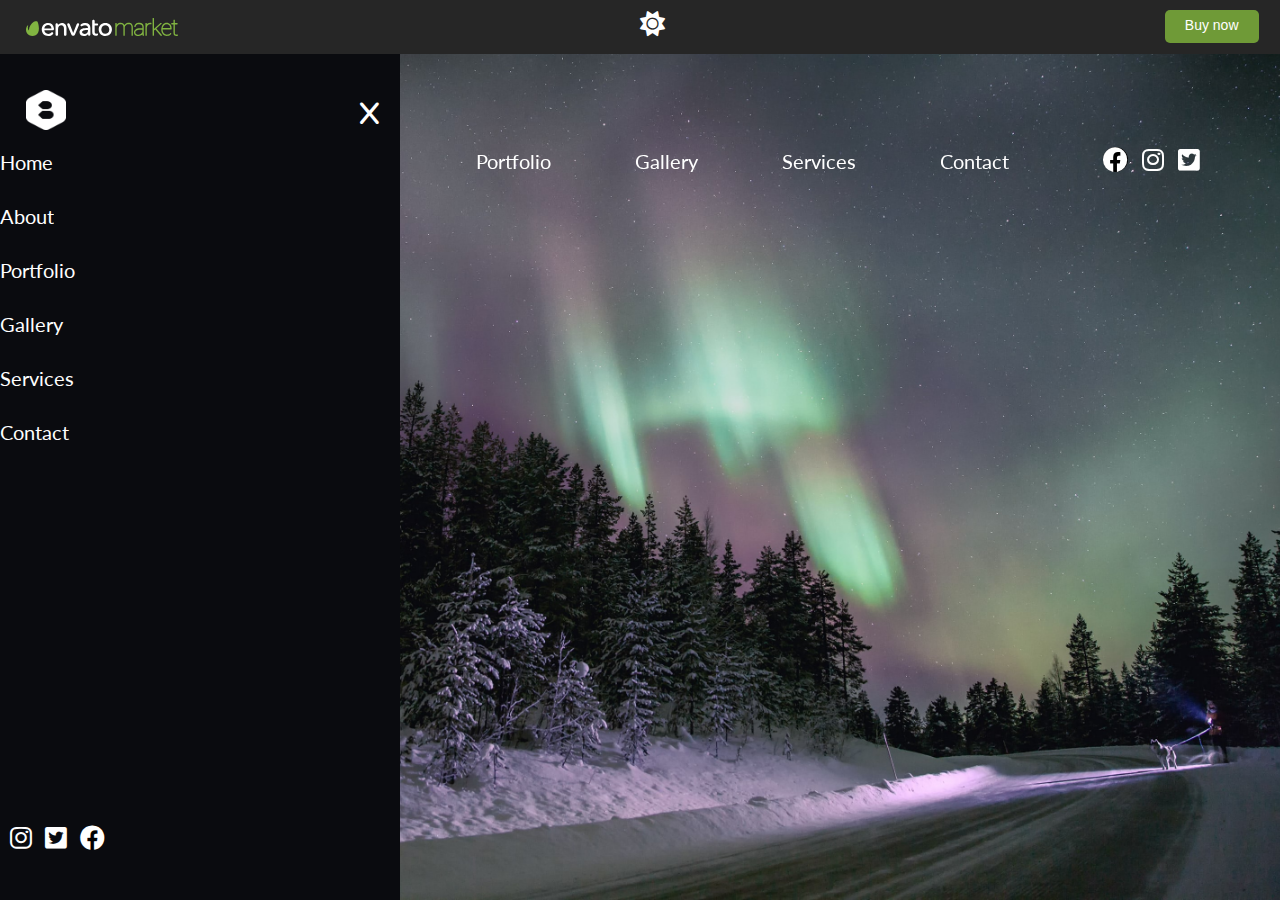
==== index.html @ c016fd4b "navigation" ====
<!doctype html>
<html lang="en">
  <head>
    <meta charset="utf-8">
    <meta name="viewport" content="width=device-width, initial-scale=1">
    <title>Locus - Photography</title>
    <link rel="stylesheet" href="css/all.css">
    <link rel="stylesheet" href="media.css">
    <link rel="stylesheet" href="style.css">
    <link href="https://cdn.jsdelivr.net/npm/bootstrap@5.2.0/dist/css/bootstrap.min.css" rel="stylesheet" integrity="sha384-gH2yIJqKdNHPEq0n4Mqa/HGKIhSkIHeL5AyhkYV8i59U5AR6csBvApHHNl/vI1Bx" crossorigin="anonymous">
  </head>
  <body>

<section>
  <header>
    <div class="parent">
      <div>
        <img src="img/download.svg" alt="">
        <i class="fa-solid fa-sun"></i>
      </div>
      <div>
        <button>Buy now</button>
      </div>
    </div>  
    <div class="parent2">
      <div>
        <img src="img/logo.png" alt="">
      </div>
      <div>
        <ul>
          <li>
            <a href="home">Home</a>
          </li>
          <li>
            <a href="">About</a>
          </li>
          <li>
            <a href="portfolio">Portfolio</a>
          </li>
          <li>
            <a href="gallery">Gallery</a>
          </li>
          <li>
            <a href="service">Services</a>
          </li>
          <li>
            <a href="contact">Contact</a>
          </li>
          <li>
            <i class="fa-brands fa-facebook"></i>
            <i class="fa-brands fa-instagram"></i>
            <i class="fa-brands fa-square-twitter"></i>
            <i class="fa-solid fa-layer-group"></i>
          </li>
        </ul>
      </div>
    </div>

    <div class="modalNavV">
        <img class="logo1" src="img/logo.png" alt="">
        <i class="fa-solid fa-x"></i>
        <div class="ulliad">
          <ul>
            <li>
              <a href="home">Home</a>
            </li>
            <li>
              <a href="#about">About</a>
            </li>
            <li>
              <a href="">Portfolio</a>
            </li>
            <li>
              <a href="">Gallery</a>
            </li>
            <li>
              <a href="">Services</a>
            </li>
            <li>
              <a href="">Contact</a>
            </li>
            <li>
              <i class="fa-brands fa-facebook"></i>
              <i class="fa-brands fa-instagram"></i>
              <i class="fa-brands fa-square-twitter"></i>
            </li>
          </ul>
        </div>
      <div  class="modalNav">
            
      </div>
     </div>

    
  </header>
</section>








    <script src="https://cdn.jsdelivr.net/npm/bootstrap@5.2.0/dist/js/bootstrap.bundle.min.js" integrity="sha384-A3rJD856KowSb7dwlZdYEkO39Gagi7vIsF0jrRAoQmDKKtQBHUuLZ9AsSv4jD4Xa" crossorigin="anonymous"></script>
    <script src="https://cdn.jsdelivr.net/npm/@popperjs/core@2.11.5/dist/umd/popper.min.js" integrity="sha384-Xe+8cL9oJa6tN/veChSP7q+mnSPaj5Bcu9mPX5F5xIGE0DVittaqT5lorf0EI7Vk" crossorigin="anonymous"></script>
    <script src="https://cdn.jsdelivr.net/npm/bootstrap@5.2.0/dist/js/bootstrap.min.js" integrity="sha384-ODmDIVzN+pFdexxHEHFBQH3/9/vQ9uori45z4JjnFsRydbmQbmL5t1tQ0culUzyK" crossorigin="anonymous"></script>
    <script src="js/jquery-3.6.1.min.js"></script>
    <script src="js/script.js"></script>
  </body>
</html>
---- media.css ----
@media only screen and (max-width: 1400px){
    .parent button{
        left: 91% !important;
    }
}
@media only screen and (max-width: 1400px){
    .parent2 li{
        margin-left: 80px !important;
    }
}
@media only screen and (max-width: 1200px){
    .parent2 li{
        margin-left: 60px !important;
    }
}
@media only screen and (max-width: 1100px){
    .parent button{
        left: 89% !important;
    }
    .parent2 a{
        font-size: 17px !important;
    }
}

@media only screen and (max-width: 990px){
    .parent button{
        left: 87% !important;
    }
    .parent2 a{
       display: none;
    }
    .fa-facebook{
        display: none;
    }
    .fa-instagram{
        display: none;
    }
    .fa-square-twitter{
        display: none;
    }
    .fa-layer-group{
        display: block !important;
    }
    .logo1{
        left: 4% !important;
    }
}

@media only screen and (max-width: 750px){
    .parent button{
        left: 84% !important;
    }
    .parent img {
        left: 4% !important;
    }
}

@media only screen and (max-width: 600px){
    .parent button{
        left: 80% !important;
    }
    .parent img{
        height: 15px !important;
    }
    .parent2 li {
        margin-left: 35px !important;
    }
    .modalNavV{
        width: 320px !important;
    }
    .logo1{
        left: 6% !important;
    }
}

@media only screen and (max-width: 500px){
    .parent button{
        left: 75% !important;
    }
    .parent img{
        left: 0% !important;
    }
}

@media only screen and (max-width: 400px){
    .parent button{
        left: 71% !important;
    }
}
@media only screen and (max-width: 450px){
   .parent2 li{
    margin-left : 20px !important;
   }
}

@media only screen and (max-width: 350px){
    .parent button{
        left: 69% !important;
        font-size: 11px !important;
        padding: 4px 20px !important;
    }
    .fa-sun{
        font-size: 20px !important;
        top: 25% !important;
    }
    .modalNavV{
        width: 280px !important;
    }
}
---- style.css ----
@import url("https://fonts.googleapis.com/css2?family=Lato&display=swap");
* {
  margin: 0;
  padding: 0;
}

body {
  background-image: url(img/bg1.jpg);
  background-repeat: no-repeat;
  background-attachment: fixed;
  background-size: cover;
  background-position: center;
  -webkit-animation: myani 10s infinite;
          animation: myani 10s infinite;
  margin: 0;
  padding: 0;
}

@-webkit-keyframes myani {
  0% {
    background-image: url(img/bg1.jpg);
  }
  25% {
    background-image: url(img/bg2.jpg);
  }
  50% {
    background-image: url(img/bg3.jpg);
  }
  100% {
    background-image: url(img/bg4.jpg);
  }
}

@keyframes myani {
  0% {
    background-image: url(img/bg1.jpg);
  }
  25% {
    background-image: url(img/bg2.jpg);
  }
  50% {
    background-image: url(img/bg3.jpg);
  }
  100% {
    background-image: url(img/bg4.jpg);
  }
}
html {
  scroll-behavior: smooth;
}

.parent {
  background-color: #262626;
  width: 100%;
  height: 54px;
  position: fixed;
  z-index: 100;
}
.parent button {
  background-color: #6f9a37;
  color: white;
  border: none;
  -webkit-box-shadow: 0 2px 0 #6f9a37;
          box-shadow: 0 2px 0 #6f9a37;
  position: relative;
  left: 93%;
  top: 10px;
  font-size: 14px;
  padding: 5px 20px;
  line-height: 1.5;
  border-radius: 5px;
  -webkit-transition: 0.5s;
  transition: 0.5s;
}
.parent button:hover {
  background-color: #7aa93c;
}
.parent img {
  display: inline-block;
  position: absolute;
  top: 18px;
  left: 2%;
  height: 18px;
  width: 152px;
}

.parent2 {
  padding-top: 130px;
  display: -webkit-box;
  display: -ms-flexbox;
  display: flex;
  -webkit-box-pack: center;
      -ms-flex-pack: center;
          justify-content: center;
  -webkit-box-align: center;
      -ms-flex-align: center;
          align-items: center;
  text-align: center;
  height: 60px;
  width: 100%;
  position: fixed;
  -webkit-transition: 0.5s;
  transition: 0.5s;
}
.parent2 img {
  width: 40px;
  height: 40px;
}
.parent2 a {
  color: white;
  text-decoration: none;
  -webkit-transition: 0.5s;
  transition: 0.5s;
  font-size: 20px;
  font-family: "Lato", sans-serif;
}
.parent2 a:hover {
  color: #34e3c9;
}
.parent2 li {
  list-style: none;
  display: inline-block;
  margin-left: 100px;
}

.fa-facebook {
  font-size: 25px;
  margin-left: 10px;
  background-color: black;
  color: rgb(255, 255, 255);
  border-radius: 50%;
  -webkit-transition: 0.3s;
  transition: 0.3s;
}

.fa-instagram {
  font-size: 25px;
  margin-left: 10px;
  background-color: transparent;
  color: rgb(255, 255, 255);
  border-radius: 50%;
  -webkit-transition: 0.3s;
  transition: 0.3s;
}

.fa-square-twitter {
  font-size: 25px;
  margin-left: 10px;
  background-color: transparent;
  color: rgb(255, 255, 255);
  border-radius: 50%;
  -webkit-transition: 0.3s;
  transition: 0.3s;
}

.fa-layer-group {
  font-size: 25px;
  margin-left: 10px;
  background-color: transparent;
  color: rgb(255, 255, 255);
  border-radius: 50%;
  -webkit-transition: 0.3s;
  transition: 0.3s;
  display: none;
}

.fa-layer-group:hover {
  color: #34e3c9;
  cursor: pointer;
}

.fa-sun {
  color: white;
  position: absolute;
  left: 50%;
  top: 20%;
  font-size: 25px;
  -webkit-transition: 0.5s;
  transition: 0.5s;
}

.fa-sun:hover {
  cursor: pointer;
  -webkit-transform: rotate(100deg);
          transform: rotate(100deg);
}

.fa-facebook:hover {
  color: #34e3c9;
}

.fa-square-twitter:hover {
  color: #34e3c9;
}

.fa-instagram:hover {
  color: #34e3c9;
}

.modalNavV {
  position: absolute;
  position: fixed;
  background-color: #0a0b0f;
  width: 400px;
  height: 1000px;
}
.modalNavV img {
  position: fixed;
  top: 10%;
  left: 2%;
  height: 40px;
  width: 40px;
}
.modalNavV .fa-x {
  position: fixed;
  position: absolute;
  top: 10%;
  font-size: 25px;
  left: 90%;
  color: white;
}
.modalNavV a {
  color: white;
  text-decoration: none;
  -webkit-transition: 0.5s;
  transition: 0.5s;
  font-size: 20px;
  font-family: "Lato", sans-serif;
}
.modalNavV a:hover {
  color: #34e3c9;
}
.modalNavV li {
  margin-top: 30px;
  list-style: none;
}
.modalNavV .ulliad {
  margin-top: 150px;
}
.modalNavV .fa-facebook {
  font-size: 25px;
  margin-left: 80px;
  bottom: 15%;
  position: absolute;
}
.modalNavV .fa-instagram {
  position: absolute;
  bottom: 15%;
}
.modalNavV .fa-square-twitter {
  position: absolute;
  bottom: 15%;
  margin-left: 45px;
}

.modalNav {
  position: fixed;
  top: 0;
  left: 0;
  z-index: 1040;
  width: 100vw;
  height: 100vh;
  background-color: rgba(10, 11, 15, 0.4941176471);
  display: none;
}
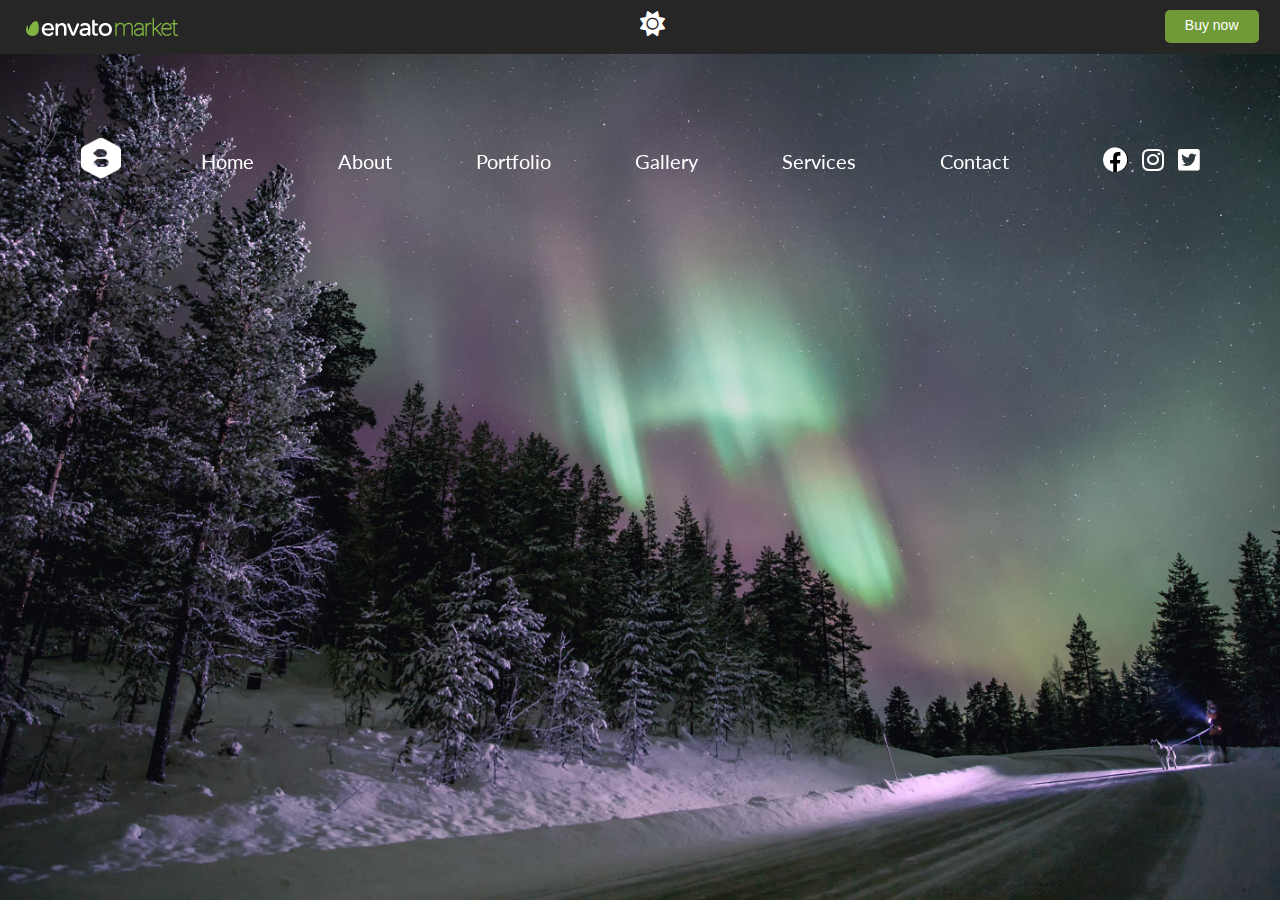
==== commit 14cca3cc: "Navigation2" ====
--- a/index.html
+++ b/index.html
@@ -50,7 +50,7 @@
             <i class="fa-brands fa-facebook"></i>
             <i class="fa-brands fa-instagram"></i>
             <i class="fa-brands fa-square-twitter"></i>
-            <i class="fa-solid fa-layer-group"></i>
+            <i class="fa-solid fa-layer-group book"></i>
           </li>
         </ul>
       </div>
@@ -80,9 +80,9 @@
               <a href="">Contact</a>
             </li>
             <li>
-              <i class="fa-brands fa-facebook"></i>
-              <i class="fa-brands fa-instagram"></i>
-              <i class="fa-brands fa-square-twitter"></i>
+              <i class="fa-brands fa-facebook fb"></i>
+              <i class="fa-brands fa-instagram inst"></i>
+              <i class="fa-brands fa-square-twitte twitr"></i>
             </li>
           </ul>
         </div>
--- a/media.css
+++ b/media.css
@@ -36,7 +36,7 @@
         display: none;
     }
     .fa-square-twitter{
-        display: none;
+        display: none; 
     }
     .fa-layer-group{
         display: block !important;
--- a/style.css
+++ b/style.css
@@ -203,6 +203,19 @@
   background-color: #0a0b0f;
   width: 400px;
   height: 1000px;
+  -webkit-animation: myani2 1s;
+          animation: myani2 1s;
+  display: none;
+}
+@-webkit-keyframes myani2 {
+  from {
+    opacity: 0;
+  }
+}
+@keyframes myani2 {
+  from {
+    opacity: 0;
+  }
 }
 .modalNavV img {
   position: fixed;
@@ -218,6 +231,7 @@
   font-size: 25px;
   left: 90%;
   color: white;
+  cursor: pointer;
 }
 .modalNavV a {
   color: white;
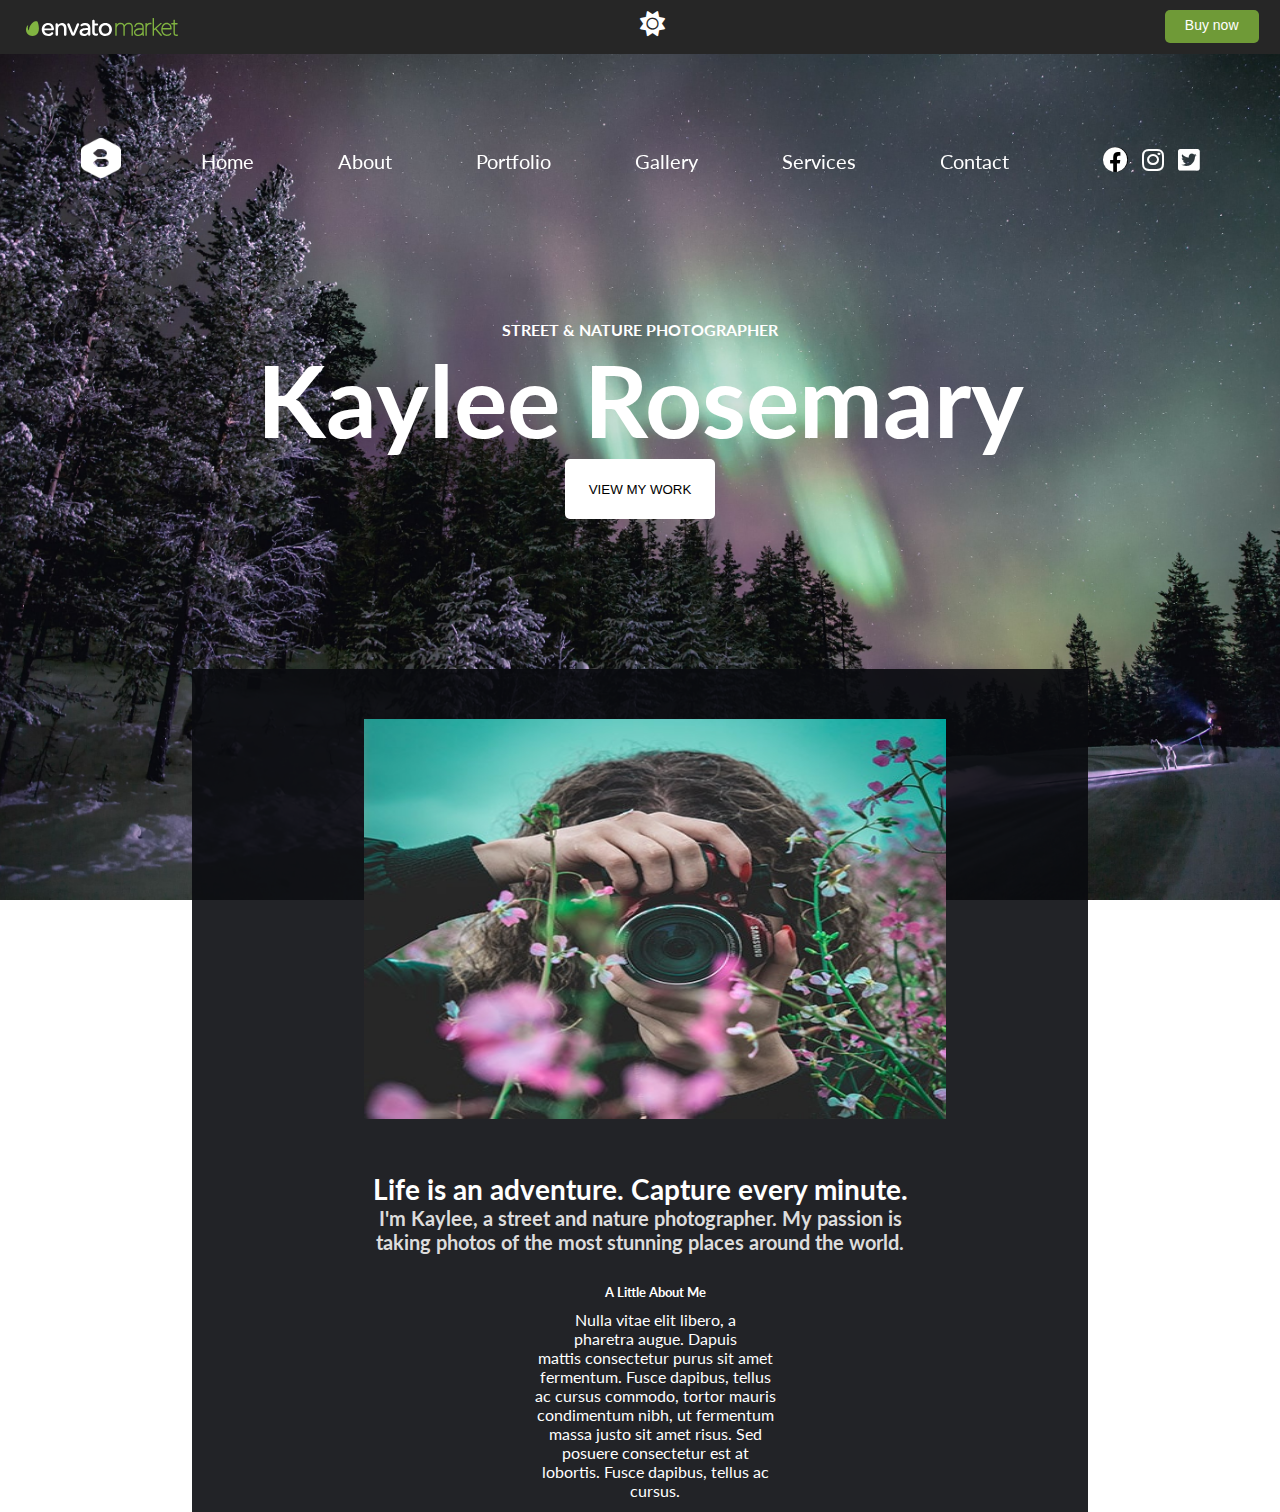
==== commit cf38b197: "About Page" ====
--- a/index.html
+++ b/index.html
@@ -86,21 +86,53 @@
             </li>
           </ul>
         </div>
-      <div  class="modalNav">
-            
+      <div  class="modalNav">   
       </div>
      </div>
 
-    
+     <div class="parentTextHome">
+      <h4>STREET & NATURE PHOTOGRAPHER</h4>
+      <h1>Kaylee Rosemary</h1>
+      <button>VIEW MY WORK</button>
+    </div>
   </header>
 </section>
 
 
 
 
+  <main>
+    <section>
+        <div class="parentAbout">
+          <div class="parentAbout2">
+           <div>
+            <img src="img/about1.jpg" alt="">
+           </div>
+        <div>
+            <h2>Life is an adventure. Capture every minute.</h2>
+            <h4 class="h4-a">I'm Kaylee, a street and nature photographer. My passion is <br> taking photos of the most stunning places around the world.</h4>
+            <h5>A Little About Me</h5>
+            <p> Nulla vitae elit libero, a <br> pharetra augue. Dapuis <br> mattis consectetur purus sit amet <br> fermentum. Fusce dapibus, tellus <br> ac cursus commodo, tortor mauris <br> condimentum nibh, ut fermentum <br> massa justo sit amet risus. Sed <br> posuere consectetur est at <br> lobortis. Fusce dapibus, tellus ac <br> cursus.</p>
+        </div>
+          </div>
+        <div class="positionAbout">
+          <h5>My Equipment</h5>
+          <ul>
+            <li>Canon Eos 5D Mark IV 24-105mm</li>
+            <li>Manfrotto Compact Tripod</li>
+            <li>DJI Ronin MX 3-Axis Gimbal Stabilizer</li>
+            <li>Wondlan Wer01 Slider Time Lapse</li>
+            <li>Canon EF100-400MM Lens</li>
+            <li>Nikon D5 24-70mm F2.8</li>
+            <li>Nikon Af-S 24Mm F/1.4G Ed Lens </li>
+            <li>Wondlan Sniper Sn 2.1 Wf Wireless Dslr</li>
+          </ul>
+        </div>
+        </div>      
+    </section> 
+  </main>
 
-
-
+  
 
     <script src="https://cdn.jsdelivr.net/npm/bootstrap@5.2.0/dist/js/bootstrap.bundle.min.js" integrity="sha384-A3rJD856KowSb7dwlZdYEkO39Gagi7vIsF0jrRAoQmDKKtQBHUuLZ9AsSv4jD4Xa" crossorigin="anonymous"></script>
     <script src="https://cdn.jsdelivr.net/npm/@popperjs/core@2.11.5/dist/umd/popper.min.js" integrity="sha384-Xe+8cL9oJa6tN/veChSP7q+mnSPaj5Bcu9mPX5F5xIGE0DVittaqT5lorf0EI7Vk" crossorigin="anonymous"></script>
--- a/media.css
+++ b/media.css
@@ -1,17 +1,79 @@
+@media only screen and (max-width: 1607px){
+    .positionAbout{
+        top: 97% !important;
+    }
+}
+@media only screen and (max-width: 1548px){
+    .positionAbout {
+        position: absolute;
+        left: 63%;
+        top: 95% !important;
+    }
+    .parentAbout2 .h4-a {
+        font-size: 20px !important;
+        color: gainsboro;
+        margin-left: 30px;
+    }
+    .parentAbout2 h2 {
+        font-size: 28px;
+    }
+}
+
+
+@media only screen and (max-width: 1500px){
+    .parentAbout2{
+        display: block !important;
+    }
+    .parentAbout2 img{
+        width: 65% !important;
+    }
+    .parentAbout2 h5{
+        text-align: center !important;
+    }
+    .parentAbout2 .h4-a {
+         margin-left: 0px !important; 
+    }
+    .parentAbout2 p {
+        text-align: center !important;
+    }
+    .positionAbout{
+        display: none !important;
+        width: 55% !important;
+    }
+    .parentAbout{
+        height: 100% !important;
+        justify-content: center !important;
+        align-items: center !important;
+        text-align: center !important;
+        padding-bottom: 12px !important;
+    }
+    .parentAbout2 h2 {
+         margin-left: 0px !important; 
+    }
+    
+    
+}
+
+
 @media only screen and (max-width: 1400px){
     .parent button{
         left: 91% !important;
     }
-}
-@media only screen and (max-width: 1400px){
+    .parentTextHome{
+        padding-top: 25% !important;
+    }
     .parent2 li{
         margin-left: 80px !important;
     }
 }
+
 @media only screen and (max-width: 1200px){
     .parent2 li{
         margin-left: 60px !important;
     }
+    .parentTextHome{
+        padding-top: 30% !important;
+    }
 }
 @media only screen and (max-width: 1100px){
     .parent button{
@@ -44,6 +106,9 @@
     .logo1{
         left: 4% !important;
     }
+    .parentTextHome{
+        padding-top: 35% !important;
+    }
 }
 
 @media only screen and (max-width: 750px){
@@ -53,8 +118,36 @@
     .parent img {
         left: 4% !important;
     }
-}
-
+    .parentTextHome h1 {
+        font-size: 85px !important;
+    }
+    .parentAbout2 .h4-a {
+        font-size: 10px ;
+    }
+    .parentAbout2 h2 {
+        font-size: 22px !important;
+    }
+    .parentAbout2 h5{
+        margin-left: 0 !important;
+    }
+    .parentAbout2 p {
+        font-size: 14px;
+        margin-left: 0 !important;
+    }
+    .parentAbout{
+        width: 100% !important;
+    }
+}
+@media only screen and (max-width: 650px){
+    .parentAbout2 img {
+        height: 285px !important;
+        width: 81% !important;
+        margin-left: 0px !important;
+    }
+    .parentAbout2 .h4-a {
+        font-size: 14px ;
+    }
+}
 @media only screen and (max-width: 600px){
     .parent button{
         left: 80% !important;
@@ -71,6 +164,12 @@
     .logo1{
         left: 6% !important;
     }
+    .parentTextHome h1 {
+        font-size: 60px !important;
+    }
+    .parentTextHome{
+        padding-top: 60% !important;
+    }
 }
 
 @media only screen and (max-width: 500px){
@@ -80,18 +179,46 @@
     .parent img{
         left: 0% !important;
     }
-}
+    .parentAbout2 img {
+        height: 300px !important;
+    }
+}
+@media only screen and (max-width: 550px){
+    .parentAbout2 h2 {
+        font-size: 18px !important;
+    }
+}
+@media only screen and (max-width: 450px){
+    .parent2 li{
+     margin-left : 20px !important;
+    }
+    .parentTextHome h1 {
+     font-size: 52px !important;
+     }
+     .parentTextHome{
+         padding-top: 90% !important;
+     }
+     .parentTextHome h4{
+         font-size: 15px !important;
+     }
+     .parentTextHome button {
+         height: 50px !important;
+         width: 133px !important;
+     }
+     .parentAbout2 img {
+        height: 270px !important;
+    }
+ }
 
 @media only screen and (max-width: 400px){
     .parent button{
         left: 71% !important;
     }
-}
-@media only screen and (max-width: 450px){
-   .parent2 li{
-    margin-left : 20px !important;
-   }
-}
+    .parentAbout2 img {
+        height: 239px !important;
+    }
+}
+
 
 @media only screen and (max-width: 350px){
     .parent button{
@@ -106,4 +233,12 @@
     .modalNavV{
         width: 280px !important;
     }
-}+    .parentTextHome{
+        padding-top: 100% !important;
+    }
+}
+
+
+
+
+
--- a/style.css
+++ b/style.css
@@ -202,7 +202,7 @@
   position: fixed;
   background-color: #0a0b0f;
   width: 400px;
-  height: 1000px;
+  height: 100%;
   -webkit-animation: myani2 1s;
           animation: myani2 1s;
   display: none;
@@ -253,7 +253,7 @@
 }
 .modalNavV .fa-facebook {
   font-size: 25px;
-  margin-left: 80px;
+  margin-left: 50px;
   bottom: 15%;
   position: absolute;
 }
@@ -276,4 +276,98 @@
   height: 100vh;
   background-color: rgba(10, 11, 15, 0.4941176471);
   display: none;
+}
+
+.parentTextHome {
+  -webkit-box-pack: center;
+      -ms-flex-pack: center;
+          justify-content: center;
+  text-align: center;
+  -webkit-box-align: center;
+      -ms-flex-align: center;
+          align-items: center;
+  color: white;
+  padding-top: 20%;
+  font-family: "Lato", sans-serif;
+  -webkit-animation: myani3 1s;
+          animation: myani3 1s;
+}
+@-webkit-keyframes myani3 {
+  from {
+    opacity: 0;
+    -webkit-transform: translateY(50px);
+            transform: translateY(50px);
+  }
+}
+@keyframes myani3 {
+  from {
+    opacity: 0;
+    -webkit-transform: translateY(50px);
+            transform: translateY(50px);
+  }
+}
+.parentTextHome h1 {
+  font-size: 100px;
+}
+.parentTextHome button {
+  background-color: white;
+  border: none;
+  border-radius: 5px;
+  height: 60px;
+  width: 150px;
+  -webkit-transition: 0.5s;
+  transition: 0.5s;
+}
+
+.parentAbout {
+  background-color: rgba(10, 11, 15, 0.9);
+  height: 500px;
+  margin: 0 auto;
+  margin-top: 150px;
+  width: 70%;
+  font-family: "Lato", sans-serif;
+  color: white;
+}
+
+.parentAbout2 {
+  display: -webkit-box;
+  display: -ms-flexbox;
+  display: flex;
+}
+.parentAbout2 img {
+  height: 400px;
+  margin-left: 30px;
+  margin-top: 50px;
+}
+.parentAbout2 h2 {
+  margin-top: 50px;
+  margin-left: 30px;
+}
+.parentAbout2 .h4-a {
+  color: gainsboro;
+  margin-left: 30px;
+}
+.parentAbout2 h5 {
+  margin-left: 30px;
+  margin-top: 30px;
+}
+.parentAbout2 p {
+  margin-left: 30px;
+  margin-top: 10px;
+}
+.parentAbout2 .h5-b {
+  margin-top: 180px;
+}
+
+.parentAbout3 {
+  display: -webkit-box;
+  display: -ms-flexbox;
+  display: flex;
+  text-align: end;
+}
+
+.positionAbout {
+  position: absolute;
+  left: 63%;
+  top: 105%;
 }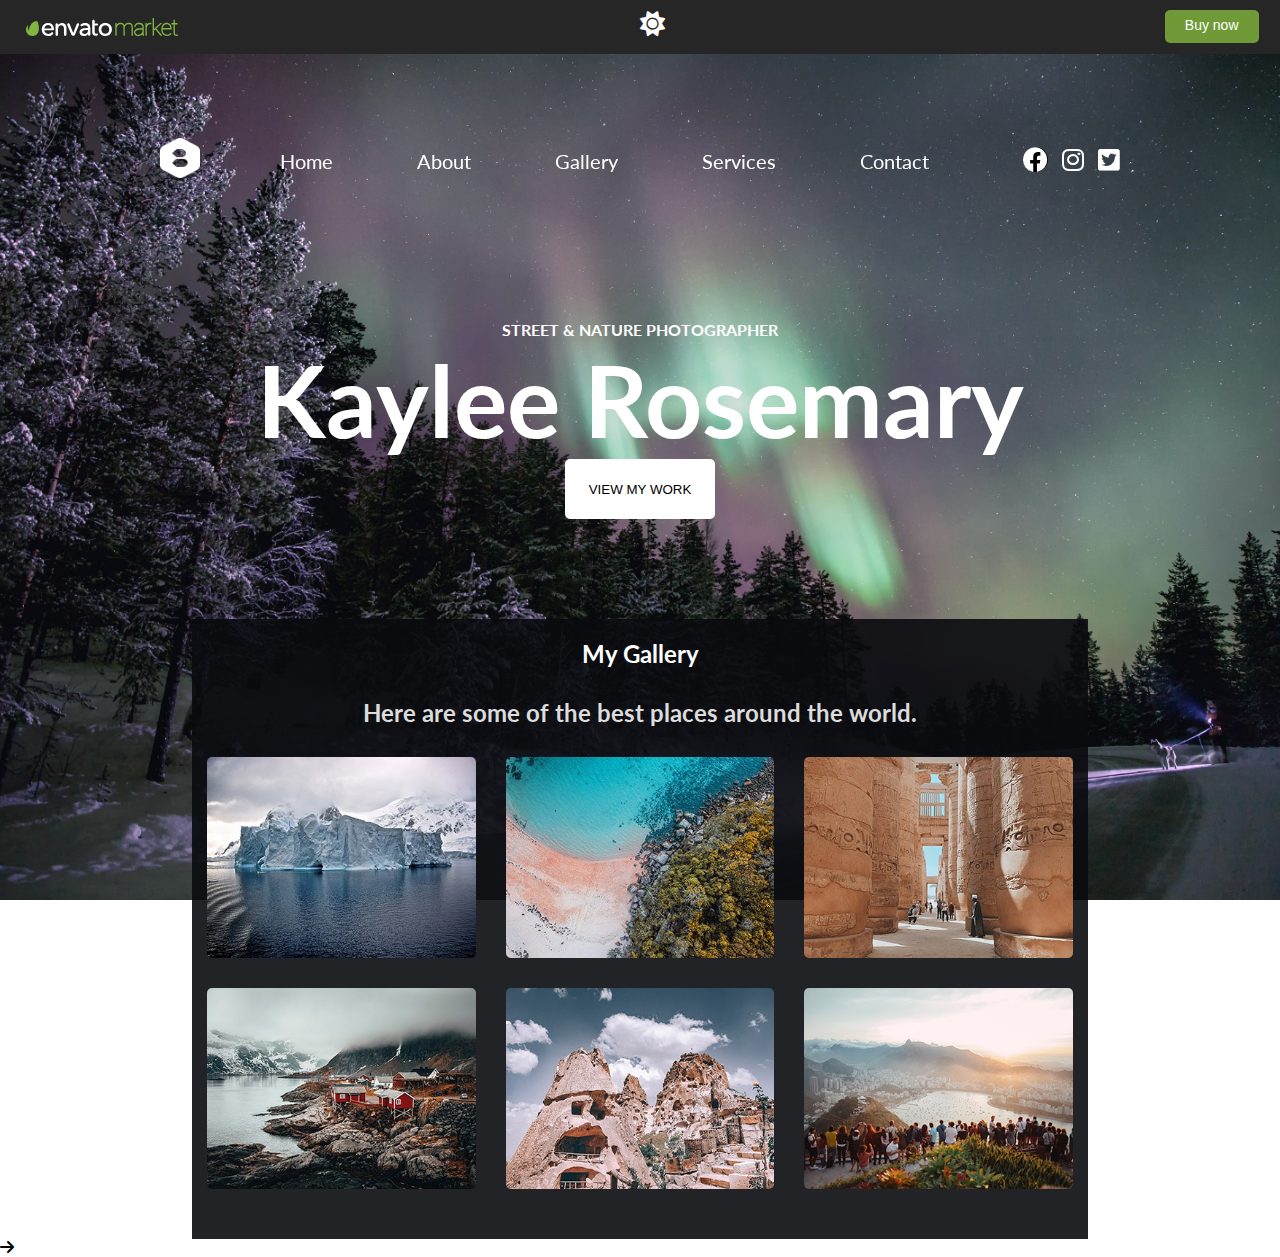
==== commit 5a1c0fe9: "Gallery" ====
--- a/index.html
+++ b/index.html
@@ -11,7 +11,9 @@
   </head>
   <body>
 
-<section>
+    <!-- Nav -->
+
+<section id="home">
   <header>
     <div class="parent">
       <div>
@@ -29,22 +31,22 @@
       <div>
         <ul>
           <li>
-            <a href="home">Home</a>
+            <a class="homeA" href="#home">Home</a>
           </li>
           <li>
-            <a href="">About</a>
+            <a  class="aboutA" href="#about">About</a>
+          </li>
+          <!-- <li>
+            <a  class="port"  href="#portf">Portfolio</a>
+          </li> -->
+          <li>
+            <a  class="galleryA" href="#gallery">Gallery</a>
           </li>
           <li>
-            <a href="portfolio">Portfolio</a>
+            <a class="serviceA"  href="service">Services</a>
           </li>
           <li>
-            <a href="gallery">Gallery</a>
-          </li>
-          <li>
-            <a href="service">Services</a>
-          </li>
-          <li>
-            <a href="contact">Contact</a>
+            <a class="contactA" href="contact">Contact</a>
           </li>
           <li>
             <i class="fa-brands fa-facebook"></i>
@@ -62,22 +64,22 @@
         <div class="ulliad">
           <ul>
             <li>
-              <a href="home">Home</a>
+              <a class="homeA" href="#home">Home</a>
             </li>
             <li>
-              <a href="#about">About</a>
+              <a class="aboutA"  href="#about">About</a>
+            </li>
+            <!-- <li>
+              <a class="port" href="#portf">Portfolio</a>
+            </li> -->
+            <li>
+              <a class="galleryA" href="#gallery">Gallery</a>
             </li>
             <li>
-              <a href="">Portfolio</a>
+              <a class="serviceA" href="">Services</a>
             </li>
             <li>
-              <a href="">Gallery</a>
-            </li>
-            <li>
-              <a href="">Services</a>
-            </li>
-            <li>
-              <a href="">Contact</a>
+              <a class="contactA" href="">Contact</a>
             </li>
             <li>
               <i class="fa-brands fa-facebook fb"></i>
@@ -99,10 +101,10 @@
 </section>
 
 
-
+  <!-- about -->
 
   <main>
-    <section>
+    <section class="aboutClass" id="about">
         <div class="parentAbout">
           <div class="parentAbout2">
            <div>
@@ -130,7 +132,42 @@
         </div>
         </div>      
     </section> 
+
+
+
+
+    <!-- Gallery -->
+
+    <section id="portf">
+      <div class="galleryBigParent">
+        <div>
+          <h2>My Gallery</h2>
+          <h2 class="h22">Here are some of the best places around the world.</h2>
+        </div>
+        <div class="galleryParent2">
+          <img  src="img/g1.jpg" alt="">
+          <img src="img/g2.jpg" alt="">
+          <img src="img/g3.jpg" alt="">
+        </div>
+        <div class="galleryParent3">
+          <img src="img/g4.jpg" alt="">
+          <img src="img/g5.jpg" alt="">
+          <img src="img/g6.jpg" alt="">
+        </div>
+      </div>
+     </section>
+
+   
+     
+     <i class="fa-solid fa-arrow-right"></i>
   </main>
+
+
+
+        
+      
+
+          
 
   
 
--- a/media.css
+++ b/media.css
@@ -109,6 +109,9 @@
     .parentTextHome{
         padding-top: 35% !important;
     }
+    .galleryBigParent .h22 {
+       font-size: 23px !important;
+    }
 }
 
 @media only screen and (max-width: 750px){
@@ -137,6 +140,11 @@
     .parentAbout{
         width: 100% !important;
     }
+    .galleryBigParent {
+        width: 100% !important;
+    }
+    
+    
 }
 @media only screen and (max-width: 650px){
     .parentAbout2 img {
@@ -208,6 +216,9 @@
      .parentAbout2 img {
         height: 270px !important;
     }
+    .galleryBigParent .h22 {
+        font-size: 17px !important;
+    }
  }
 
 @media only screen and (max-width: 400px){
--- a/style.css
+++ b/style.css
@@ -54,7 +54,7 @@
   width: 100%;
   height: 54px;
   position: fixed;
-  z-index: 100;
+  z-index: 9999;
 }
 .parent button {
   background-color: #6f9a37;
@@ -370,4 +370,121 @@
   position: absolute;
   left: 63%;
   top: 105%;
+}
+
+.aboutClass {
+  display: none;
+  -webkit-animation: myani4 1s;
+          animation: myani4 1s;
+}
+@-webkit-keyframes myani4 {
+  from {
+    opacity: 0;
+  }
+  to {
+    opacity: 1;
+  }
+}
+@keyframes myani4 {
+  from {
+    opacity: 0;
+  }
+  to {
+    opacity: 1;
+  }
+}
+
+.galleryBigParent {
+  background-color: rgba(10, 11, 15, 0.9);
+  width: 70%;
+  height: 100%;
+  padding-bottom: 50px;
+  -webkit-box-align: center;
+      -ms-flex-align: center;
+          align-items: center;
+  text-align: center;
+  -webkit-box-pack: center;
+      -ms-flex-pack: center;
+          justify-content: center;
+  margin: 0 auto;
+  font-family: "Lato", sans-serif;
+  margin-top: 100px;
+}
+.galleryBigParent h2 {
+  padding-top: 20px;
+  margin-top: 30px;
+  color: white;
+}
+.galleryBigParent .h22 {
+  margin-top: 10px;
+  color: gainsboro;
+}
+.galleryBigParent p {
+  display: inline-block;
+}
+
+.galleryParent2 {
+  color: white;
+  display: -webkit-box;
+  display: -ms-flexbox;
+  display: flex;
+  text-align: center;
+  -ms-flex-pack: distribute;
+      justify-content: space-around;
+}
+.galleryParent2 img {
+  width: 30%;
+  margin-top: 30px;
+  border-radius: 5px;
+  -webkit-transition: 0.5s;
+  transition: 0.5s;
+  cursor: pointer;
+}
+.galleryParent2 img:hover {
+  -webkit-transform: scale(0.8);
+          transform: scale(0.8);
+}
+
+.galleryParent3 {
+  text-align: start;
+  -ms-flex-pack: distribute;
+      justify-content: space-around;
+  color: white;
+  display: -webkit-box;
+  display: -ms-flexbox;
+  display: flex;
+}
+.galleryParent3 img {
+  width: 30%;
+  border-radius: 5px;
+  margin-top: 30px;
+  -webkit-transition: 0.5s;
+  transition: 0.5s;
+  cursor: pointer;
+}
+.galleryParent3 img:hover {
+  -webkit-transform: scale(0.8);
+          transform: scale(0.8);
+}
+
+.carousel-inner {
+  -webkit-box-pack: center;
+      -ms-flex-pack: center;
+          justify-content: center;
+  -webkit-box-align: center;
+      -ms-flex-align: center;
+          align-items: center;
+  text-align: center;
+  margin: 0 auto;
+}
+
+.modals {
+  position: fixed;
+  position: absolute;
+  color: red;
+  bottom: 82%;
+  left: 19%;
+}
+.modals img {
+  position: fixed;
 }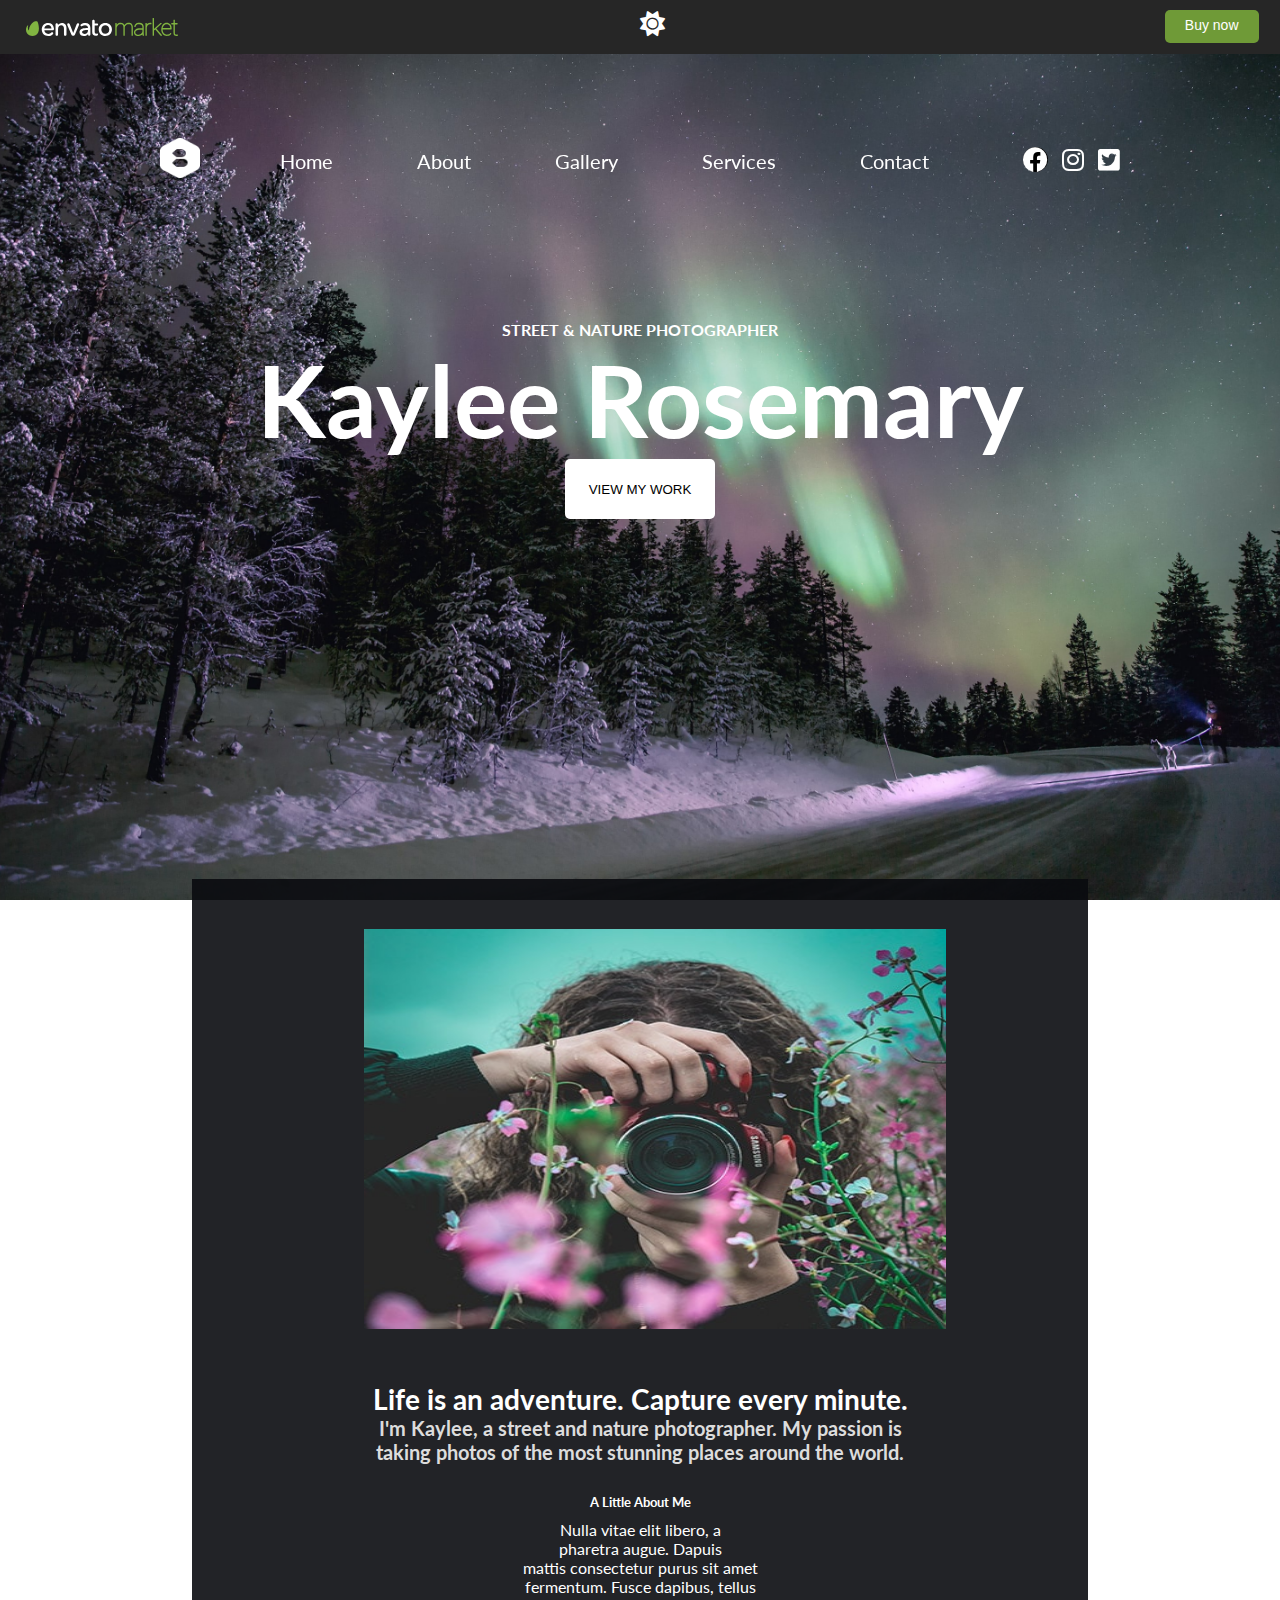
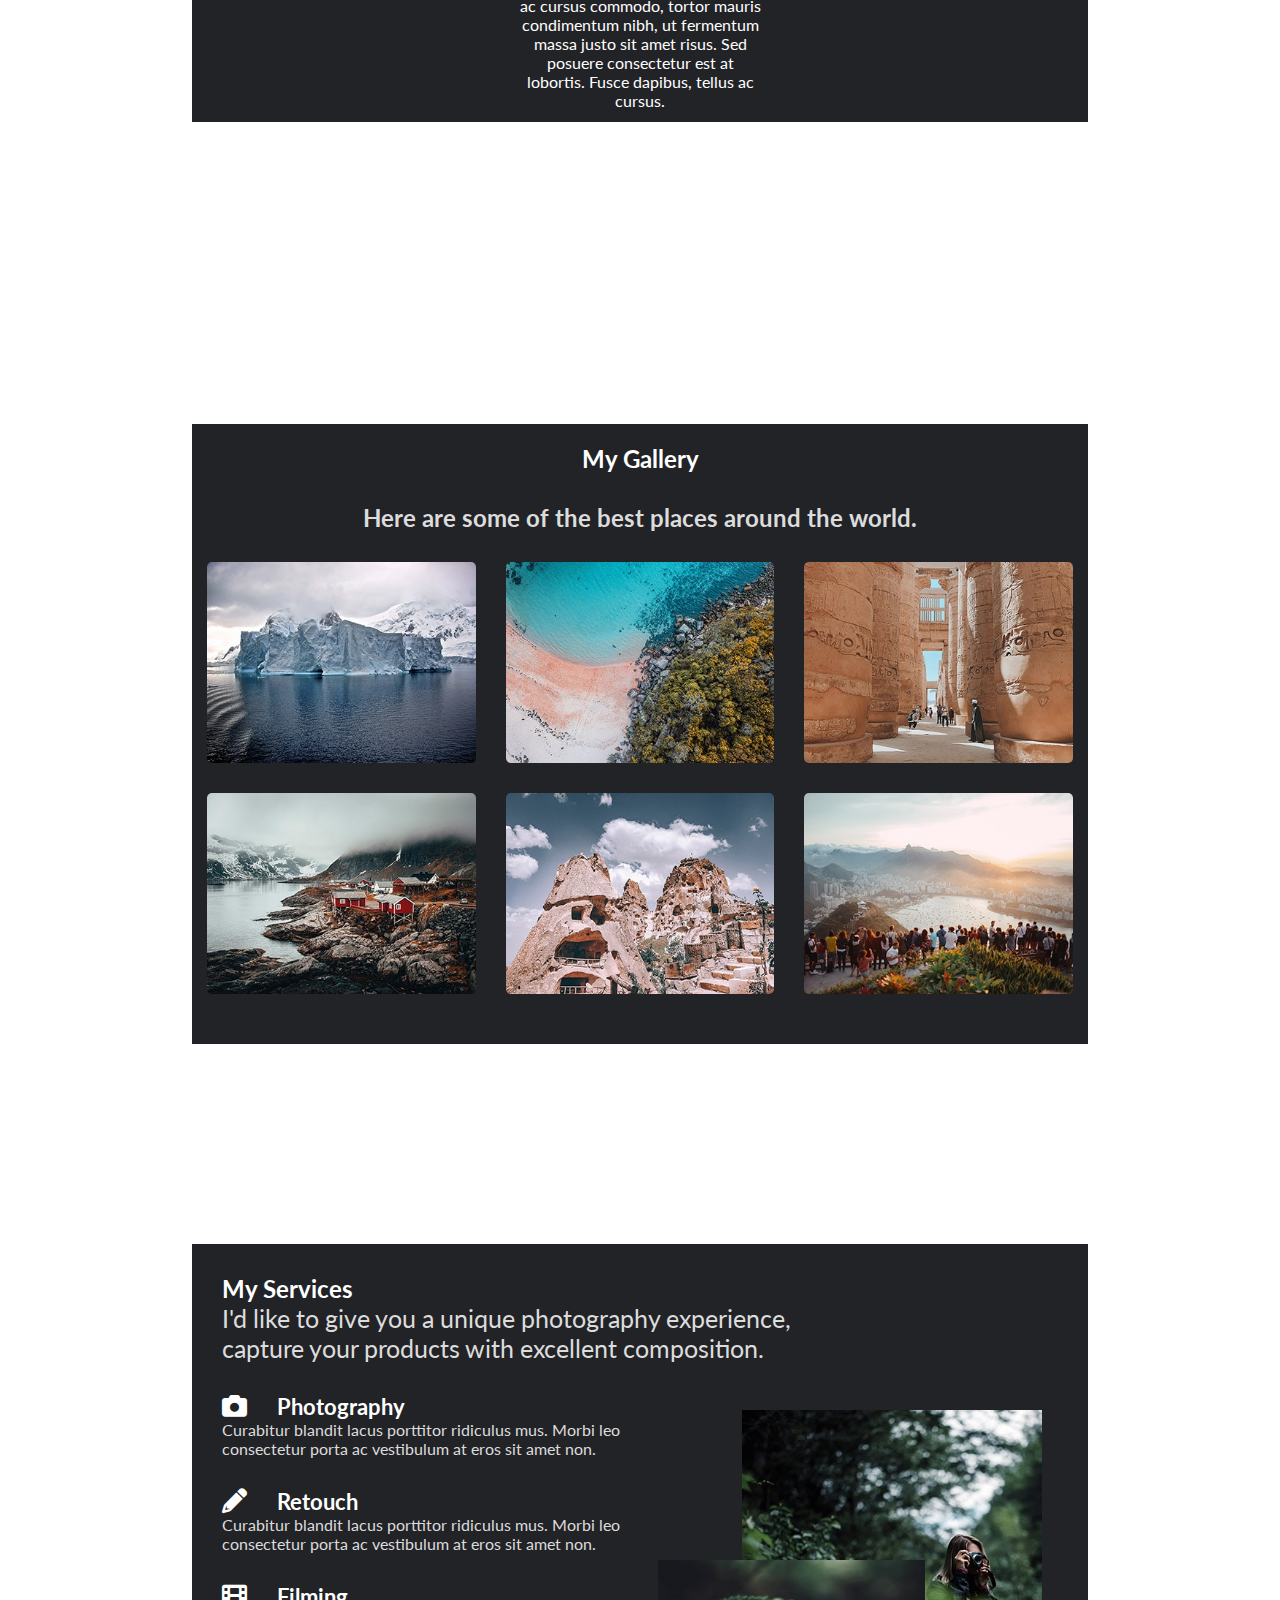
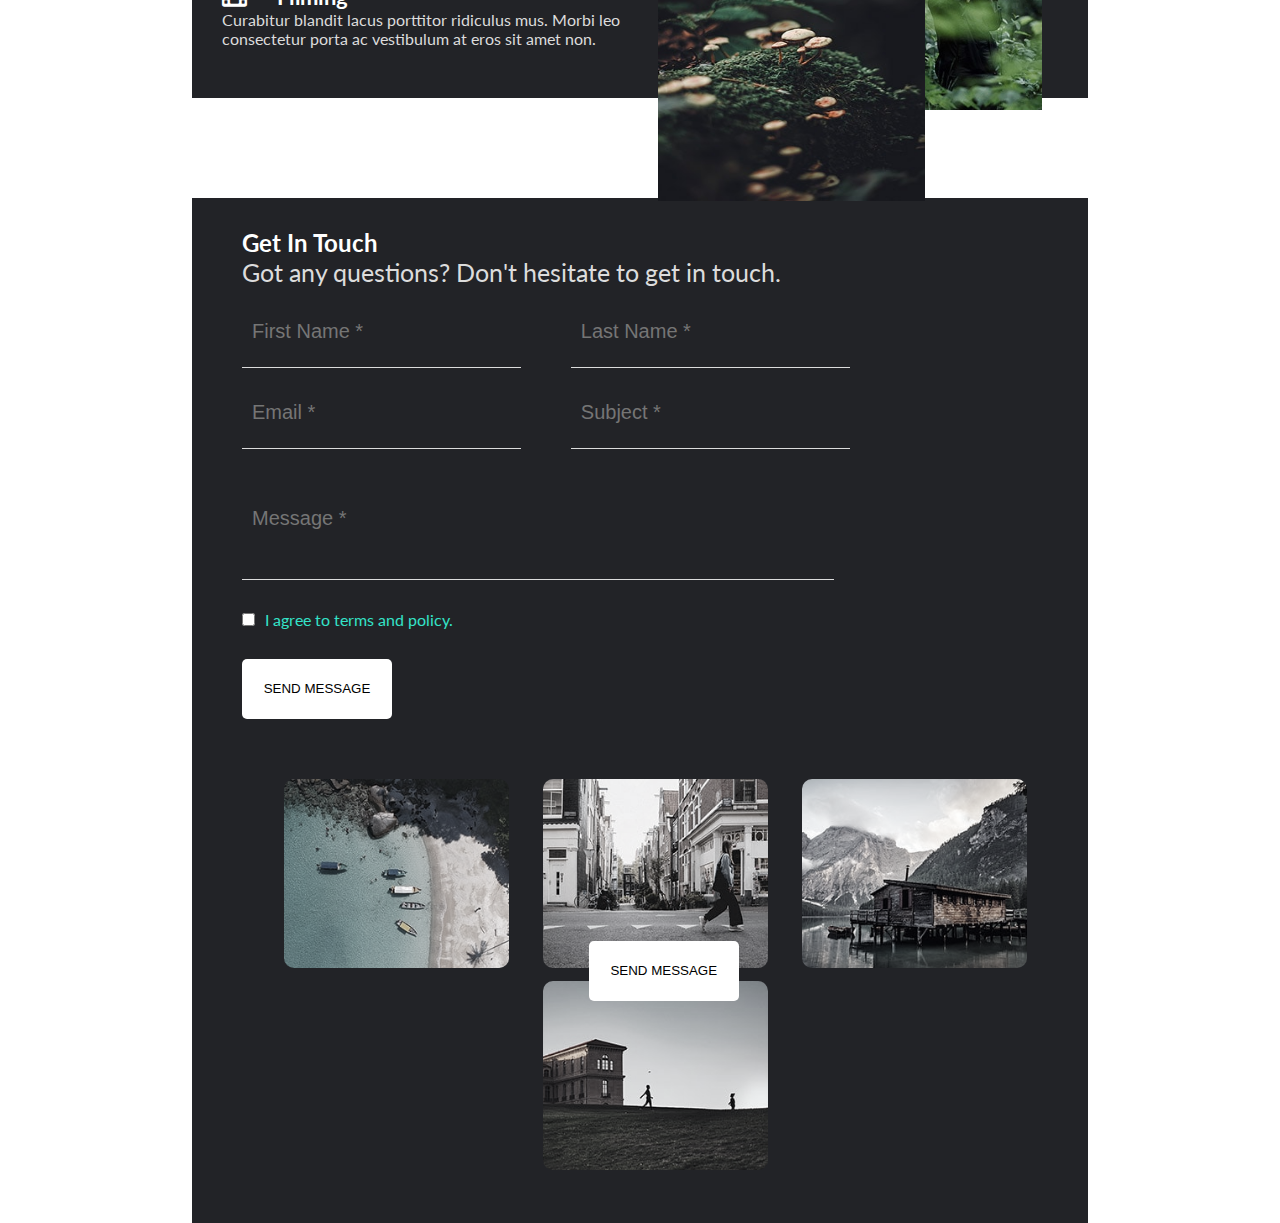
==== commit 2728cb77: "Dark Mode End" ====
--- a/index.html
+++ b/index.html
@@ -40,13 +40,13 @@
             <a  class="port"  href="#portf">Portfolio</a>
           </li> -->
           <li>
-            <a  class="galleryA" href="#gallery">Gallery</a>
-          </li>
-          <li>
-            <a class="serviceA"  href="service">Services</a>
-          </li>
-          <li>
-            <a class="contactA" href="contact">Contact</a>
+            <a  class="galleryA" href="#gal">Gallery</a>
+          </li>
+          <li>
+            <a class="serviceA"  href="#services">Services</a>
+          </li>
+          <li>
+            <a class="contactA" href="#contact">Contact</a>
           </li>
           <li>
             <i class="fa-brands fa-facebook"></i>
@@ -73,13 +73,13 @@
               <a class="port" href="#portf">Portfolio</a>
             </li> -->
             <li>
-              <a class="galleryA" href="#gallery">Gallery</a>
-            </li>
-            <li>
-              <a class="serviceA" href="">Services</a>
-            </li>
-            <li>
-              <a class="contactA" href="">Contact</a>
+              <a class="galleryA" href="#gal">Gallery</a>
+            </li>
+            <li>
+              <a class="serviceA" href="#services">Services</a>
+            </li>
+            <li>
+              <a class="contactA" href="#contact">Contact</a>
             </li>
             <li>
               <i class="fa-brands fa-facebook fb"></i>
@@ -117,19 +117,21 @@
             <p> Nulla vitae elit libero, a <br> pharetra augue. Dapuis <br> mattis consectetur purus sit amet <br> fermentum. Fusce dapibus, tellus <br> ac cursus commodo, tortor mauris <br> condimentum nibh, ut fermentum <br> massa justo sit amet risus. Sed <br> posuere consectetur est at <br> lobortis. Fusce dapibus, tellus ac <br> cursus.</p>
         </div>
           </div>
-        <div class="positionAbout">
-          <h5>My Equipment</h5>
-          <ul>
-            <li>Canon Eos 5D Mark IV 24-105mm</li>
-            <li>Manfrotto Compact Tripod</li>
-            <li>DJI Ronin MX 3-Axis Gimbal Stabilizer</li>
-            <li>Wondlan Wer01 Slider Time Lapse</li>
-            <li>Canon EF100-400MM Lens</li>
-            <li>Nikon D5 24-70mm F2.8</li>
-            <li>Nikon Af-S 24Mm F/1.4G Ed Lens </li>
-            <li>Wondlan Sniper Sn 2.1 Wf Wireless Dslr</li>
-          </ul>
-        </div>
+     <div class="positionAboutGg">
+      <div class="positionAbout">
+        <h5>My Equipment</h5>
+        <ul>
+          <li>Canon Eos 5D Mark IV 24-105mm</li>
+          <li>Manfrotto Compact Tripod</li>
+          <li>DJI Ronin MX 3-Axis Gimbal Stabilizer</li>
+          <li>Wondlan Wer01 Slider Time Lapse</li>
+          <li>Canon EF100-400MM Lens</li>
+          <li>Nikon D5 24-70mm F2.8</li>
+          <li>Nikon Af-S 24Mm F/1.4G Ed Lens </li>
+          <li>Wondlan Sniper Sn 2.1 Wf Wireless Dslr</li>
+        </ul>
+      </div>
+     </div>
         </div>      
     </section> 
 
@@ -138,7 +140,7 @@
 
     <!-- Gallery -->
 
-    <section id="portf">
+    <section id="gal">
       <div class="galleryBigParent">
         <div>
           <h2>My Gallery</h2>
@@ -157,19 +159,97 @@
       </div>
      </section>
 
-   
-     
-     <i class="fa-solid fa-arrow-right"></i>
+
+
+
+     <!-- SERVICES -->
+
+  <section id="services">
+    <div class="servicesParent">
+      <div class="serviceImg1">
+          <img src="img/s2.jpg" alt="">
+      </div>
+      <div class="serviceSmallDiv">
+        <h2>My Services</h2>
+        <p>I'd like to give you a unique photography experience, <br> capture your products with excellent composition.</p>
+      </div>
+      <div class="serviceSmallDiv2">
+        <i class="fa-solid fa-camera"></i>
+        <h2>Photography</h2>
+      </div>
+      <p class="sP">Curabitur blandit lacus porttitor ridiculus mus. Morbi leo <br> consectetur porta ac vestibulum at eros sit amet non.</p>
+      <div class="serviceSmallDiv2">
+        <i class="fa-solid fa-pencil"></i>
+        <h2>Retouch</h2>
+      </div>
+      <p class="sP">Curabitur blandit lacus porttitor ridiculus mus. Morbi leo <br> consectetur porta ac vestibulum at eros sit amet non.</p>
+      <div class="serviceSmallDiv2">
+        <i class="fa-solid fa-film"></i>
+        <h2>Filming</h2>
+      </div>
+      <p class="sP">Curabitur blandit lacus porttitor ridiculus mus. Morbi leo <br> consectetur porta ac vestibulum at eros sit amet non.</p>
+    </div>   
+  </section>  
   </main>
 
-
-
-        
+  <!-- CONTACT -->
+
+  <footer>
+   <section id="contact">
+    <div class="contactParent">
+      <h2>Get In Touch</h2>
+      <p>Got any questions? Don't hesitate to get in touch.</p>
+      <div class="contacSmallParent">
+        <input placeholder="First Name *" type="text">
+        <input placeholder="Last Name *" type="text">
+        <div class="danii">
+          <i class="fa-brands fa-telegram"></i>
+          <h2>E-mail</h2>
+          <p class="pGps">info@locus.com</p>
+         </div>
+      </div>
+      <div class="contacSmallParent">
+        <input placeholder="Email *" type="Email">
+        <input placeholder="Subject *" type="text">
+        <div class="danii">
+          <i class="fa-solid fa-mobile"></i>
+          <h2>Phone</h2>
+          <p class="pGps">00 (123) 456 78 90 <br>
+            00 (987) 654 32 10</p>
+         </div>
+      </div>
       
-
-          
-
-  
+      <div class="contacSmallParent">
+        <input class="messageInput" placeholder="Message *" type="text">
+        <div class="danii">
+          <i class="fa-solid fa-location-dot"></i>
+          <h2>Address</h2>
+          <p class="pGps">Moonshine St. 14/05 Light City, <br> London, United Kingdom</p>
+         </div>
+      
+      </div>
+      <div class="contactSmallParent2">
+        <input type="checkbox" name="" id="">
+        <span> I agree to terms and policy.</span>
+      </div>
+      <div class="contactSmallParent2">
+          <button>SEND MESSAGE</button>
+      </div>
+
+      <div class="contactInstagram">
+        <div>
+          <img src="img/inst1.jpg" alt="">
+        <img src="img/inst2.jpg" alt="">
+        <img src="img/inst3.jpg" alt="">
+        <img src="img/inst4.jpg" alt="">
+        </div>
+        <button>SEND MESSAGE</button>
+      </div>
+
+      </div>
+   </section>
+  </footer>
+
 
     <script src="https://cdn.jsdelivr.net/npm/bootstrap@5.2.0/dist/js/bootstrap.bundle.min.js" integrity="sha384-A3rJD856KowSb7dwlZdYEkO39Gagi7vIsF0jrRAoQmDKKtQBHUuLZ9AsSv4jD4Xa" crossorigin="anonymous"></script>
     <script src="https://cdn.jsdelivr.net/npm/@popperjs/core@2.11.5/dist/umd/popper.min.js" integrity="sha384-Xe+8cL9oJa6tN/veChSP7q+mnSPaj5Bcu9mPX5F5xIGE0DVittaqT5lorf0EI7Vk" crossorigin="anonymous"></script>
--- a/media.css
+++ b/media.css
@@ -1,6 +1,9 @@
 @media only screen and (max-width: 1607px){
     .positionAbout{
         top: 97% !important;
+    }
+    .contactInstagram img {
+        width: 225px !important;
     }
 }
 @media only screen and (max-width: 1548px){
@@ -17,8 +20,23 @@
     .parentAbout2 h2 {
         font-size: 28px;
     }
-}
-
+    .positionAbout {
+        left: 68% !important;
+    }
+    .servicesParent .serviceImg1 {
+        left: 62% !important;
+    }
+}
+
+@media only screen and (max-width: 1490px){
+    .contactInstagram img {
+        margin-left: 30px;
+        margin-top: 10px;
+    }
+    .contactInstagram button {
+        left: 46% !important;
+    }
+}
 
 @media only screen and (max-width: 1500px){
     .parentAbout2{
@@ -29,17 +47,20 @@
     }
     .parentAbout2 h5{
         text-align: center !important;
+        margin-left: 0px !important;
     }
     .parentAbout2 .h4-a {
          margin-left: 0px !important; 
     }
     .parentAbout2 p {
         text-align: center !important;
+        margin-left: 0px !important;
     }
     .positionAbout{
         display: none !important;
-        width: 55% !important;
-    }
+        /* width: 55% !important; */
+    }
+    
     .parentAbout{
         height: 100% !important;
         justify-content: center !important;
@@ -51,9 +72,15 @@
          margin-left: 0px !important; 
     }
     
-    
-}
-
+    .parentAbout2 {
+        display: block !important;
+    }
+}
+@media only screen and (max-width: 1450px){
+    .danii{
+        display: none !important;
+    }
+}
 
 @media only screen and (max-width: 1400px){
     .parent button{
@@ -64,6 +91,38 @@
     }
     .parent2 li{
         margin-left: 80px !important;
+    }
+    .servicesParent .serviceImg1 img {
+        margin-left: -28% !important;
+        width: 89% !important;
+        height: 241px !important;
+    }
+    .servicesParent .sP {
+        font-size: 17px !important;
+    }
+    .servicesParent .sP {
+        font-size: 16px !important;
+    }
+    .servicesParent .serviceImg1 {
+        left: 58% !important;
+        margin-top: 13% !important;
+    }
+
+}
+
+
+
+@media only screen and (max-width: 1230px){
+    .servicesParent .serviceImg1 {
+        margin-left: 5%;
+        height: 255px !important;
+        width: 245px !important;
+        margin-top: 17% !important;
+    }
+    .servicesParent .serviceImg1 img {
+        margin-left: -22% !important;
+        width: 83% !important;
+        height: 219px !important;
     }
 }
 
@@ -74,6 +133,17 @@
     .parentTextHome{
         padding-top: 30% !important;
     }
+    .servicesParent .serviceImg1 img {
+        margin-left: -22% !important;
+        width: 79% !important;
+        height: 203px !important;
+    }
+    .servicesParent .serviceImg1 {
+        margin-left: 3%;
+        height: 228px !important;
+        width: 222px !important;
+        margin-top: 17% !important;
+    }
 }
 @media only screen and (max-width: 1100px){
     .parent button{
@@ -81,6 +151,31 @@
     }
     .parent2 a{
         font-size: 17px !important;
+    }    
+    .contactParent .contacSmallParent input {
+        width: 40% !important;
+    }
+    .contactParent .contacSmallParent .messageInput {
+        width: 87% !important;
+    }
+}
+
+@media only screen and (max-width: 1070px){
+    .servicesParent .serviceImg1 {
+       display: none;
+    }
+    .servicesParent h2 {
+        text-align: center !important;
+    }
+    .servicesParent p {
+        text-align: center !important;
+    }
+    .servicesParent .serviceSmallDiv2 {
+        margin-left: 38% !important;
+    }
+    .servicesParent p {
+        color: gainsboro;
+        font-size: 22px !important;
     }
 }
 
@@ -113,7 +208,27 @@
        font-size: 23px !important;
     }
 }
-
+@media only screen and (max-width: 900px){
+    .contactParent p {
+        font-size: 23px !important;
+    }
+}
+@media only screen and (max-width: 800px){
+    .servicesParent p {
+        font-size: 18px !important;
+    }
+    .contactParent .contacSmallParent {
+        display: block !important;
+    }
+}
+@media only screen and (max-width: 752px){
+    .contactParent .contacSmallParent input {
+        width: 85% !important;
+    }
+    .contactParent .contacSmallParent .messageInput {
+        width: 85% !important;
+    }
+}
 @media only screen and (max-width: 750px){
     .parent button{
         left: 84% !important;
@@ -143,9 +258,29 @@
     .galleryBigParent {
         width: 100% !important;
     }
-    
-    
-}
+    .servicesParent{
+        width: 100% !important;
+    }
+    .servicesParent p{
+        font-size: 23px !important;
+    }
+    .servicesParent .sP {
+        font-size: 18px !important;
+    }
+    .contactParent .contacSmallParent input {
+        width: 88% !important;
+    }
+    .contactParent .contacSmallParent .messageInput {
+        width: 85% !important;
+    }
+    .contactParent p {
+        font-size: 20px !important;
+    }
+    .contactParent {
+        width: 100% !important;
+    }
+    }
+
 @media only screen and (max-width: 650px){
     .parentAbout2 img {
         height: 285px !important;
@@ -178,6 +313,9 @@
     .parentTextHome{
         padding-top: 60% !important;
     }
+    .servicesParent p {
+        font-size: 20px !important;
+    }
 }
 
 @media only screen and (max-width: 500px){
@@ -190,10 +328,31 @@
     .parentAbout2 img {
         height: 300px !important;
     }
+    .servicesParent .sP {
+         margin-left: 0px !important; 
+        font-size: 20px;
+    }
+    .servicesParent .serviceSmallDiv {
+        margin-left: 0px !important;  
+   }
+   .servicesParent .serviceSmallDiv2 {
+    margin-left: 29% !important;
+}
 }
 @media only screen and (max-width: 550px){
     .parentAbout2 h2 {
         font-size: 18px !important;
+    }
+    .servicesParent .serviceSmallDiv {
+         margin-left: 0px !important;  
+    }
+    .servicesParent .sP {
+        margin-left: 0px !important; 
+    }
+}
+@media only screen and (max-width:534px){
+    .contactInstagram button {
+        left: 39% !important;
     }
 }
 @media only screen and (max-width: 450px){
@@ -219,6 +378,18 @@
     .galleryBigParent .h22 {
         font-size: 17px !important;
     }
+    .servicesParent .serviceSmallDiv2 {
+        margin-left: 30% !important;
+    }
+    .contactParent .contacSmallParent input {
+        margin-left: 20px !important;
+    }
+    .contactInstagram img {
+        width: 65% !important;
+    }
+    .contactInstagram button {
+        left: 37% !important;
+    }
  }
 
 @media only screen and (max-width: 400px){
@@ -228,8 +399,23 @@
     .parentAbout2 img {
         height: 239px !important;
     }
-}
-
+    .servicesParent .serviceSmallDiv2 {
+        margin-left: 25% !important;
+    }
+    .servicesParent .serviceSmallDiv {
+         margin-left: 0px !important; 
+    }
+}
+@media only screen and (max-width: 390px){
+    .contactInstagram button {
+        left: 33% !important;
+    }
+}
+@media only screen and (max-width: 370px){
+    .servicesParent .serviceSmallDiv2 {
+        margin-left: 22% !important;
+    }
+}
 
 @media only screen and (max-width: 350px){
     .parent button{
@@ -248,8 +434,8 @@
         padding-top: 100% !important;
     }
 }
-
-
-
-
-
+@media only screen and (max-width: 320px) {
+    .contactInstagram button {
+        left: 30% !important;
+    }
+}
--- a/style.css
+++ b/style.css
@@ -86,6 +86,7 @@
 
 .parent2 {
   padding-top: 130px;
+  z-index: 9;
   display: -webkit-box;
   display: -ms-flexbox;
   display: flex;
@@ -323,7 +324,7 @@
   background-color: rgba(10, 11, 15, 0.9);
   height: 500px;
   margin: 0 auto;
-  margin-top: 150px;
+  margin-top: 360px;
   width: 70%;
   font-family: "Lato", sans-serif;
   color: white;
@@ -366,14 +367,18 @@
   text-align: end;
 }
 
+.positionAboutGg {
+  position: relative;
+  bottom: 58%;
+}
+
 .positionAbout {
   position: absolute;
-  left: 63%;
-  top: 105%;
+  left: 65%;
 }
 
 .aboutClass {
-  display: none;
+  display: block;
   -webkit-animation: myani4 1s;
           animation: myani4 1s;
 }
@@ -408,7 +413,7 @@
           justify-content: center;
   margin: 0 auto;
   font-family: "Lato", sans-serif;
-  margin-top: 100px;
+  margin-top: 302px;
 }
 .galleryBigParent h2 {
   padding-top: 20px;
@@ -487,4 +492,229 @@
 }
 .modals img {
   position: fixed;
+}
+
+.servicesParent {
+  background-color: rgba(10, 11, 15, 0.9);
+  width: 70%;
+  height: 100%;
+  margin: 0 auto;
+  margin-top: 200px;
+  padding-bottom: 50px;
+  font-family: "Lato", sans-serif;
+}
+.servicesParent h2 {
+  color: white;
+}
+.servicesParent p {
+  color: gainsboro;
+  font-size: 25px;
+}
+.servicesParent .serviceSmallDiv {
+  margin-left: 30px;
+  padding-top: 30px;
+}
+.servicesParent .fa-camera {
+  font-size: 25px;
+  color: white;
+}
+.servicesParent .fa-pencil {
+  font-size: 25px;
+  color: white;
+}
+.servicesParent .fa-film {
+  font-size: 25px;
+  color: white;
+}
+.servicesParent .serviceSmallDiv2 {
+  display: -webkit-box;
+  display: -ms-flexbox;
+  display: flex;
+  margin-left: 30px;
+  padding-top: 30px;
+}
+.servicesParent .serviceSmallDiv2 h2 {
+  margin-left: 30px;
+  font-size: 22px;
+}
+.servicesParent .sP {
+  margin-left: 30px;
+  font-size: 20px;
+}
+.servicesParent .serviceImg1 {
+  -webkit-box-pack: end;
+      -ms-flex-pack: end;
+          justify-content: end;
+  -webkit-box-align: end;
+      -ms-flex-align: end;
+          align-items: flex-end;
+  background-image: url(img/s1.jpg);
+  background-repeat: no-repeat;
+  background-size: cover;
+  position: absolute;
+  left: 65%;
+  margin-top: 10%;
+  height: 300px;
+  width: 300px;
+}
+.servicesParent .serviceImg1 img {
+  margin-left: -40%;
+  width: 100%;
+  height: 250px;
+  margin-top: 50%;
+}
+
+input::-webkit-input-placeholder {
+  padding-top: 20px;
+}
+
+input::-moz-placeholder {
+  padding-top: 20px;
+}
+
+input:-ms-input-placeholder {
+  padding-top: 20px;
+}
+
+input::-ms-input-placeholder {
+  padding-top: 20px;
+}
+
+input::placeholder {
+  padding-top: 20px;
+}
+
+.contactParent {
+  background-color: rgba(10, 11, 15, 0.9);
+  width: 70%;
+  height: 100%;
+  padding-bottom: 50px;
+  margin: 0 auto;
+  margin-top: 100px;
+  font-family: "Lato", sans-serif;
+}
+.contactParent h2 {
+  color: white;
+  margin-left: 50px;
+  padding-top: 30px;
+}
+.contactParent p {
+  color: gainsboro;
+  font-size: 25px;
+  margin-left: 50px;
+}
+.contactParent .contacSmallParent {
+  display: -webkit-box;
+  display: -ms-flexbox;
+  display: flex;
+}
+.contactParent .contacSmallParent input {
+  background-color: transparent;
+  border: none;
+  border-bottom: 1px solid gainsboro;
+  width: 30%;
+  height: 50px;
+  font-size: 20px;
+  padding-bottom: 10px;
+  margin-top: 30px;
+  margin-left: 50px;
+  color: white;
+  padding-left: 10px;
+  padding-top: 10px;
+  margin-top: 10px;
+}
+.contactParent .contacSmallParent .messageInput {
+  background-color: transparent;
+  border: none;
+  border-bottom: 1px solid gainsboro;
+  width: 65%;
+  height: 100px;
+  font-size: 20px;
+  padding-bottom: 10px;
+  margin-top: 30px;
+  margin-left: 50px;
+  color: white;
+  padding-left: 10px;
+  padding-top: 10px;
+  margin-top: 10px;
+}
+.contactParent .contacSmallParent .fa-location-dot {
+  color: white;
+  font-size: 25px;
+  margin-left: 15%;
+}
+.contactParent .contacSmallParent .fa-mobile {
+  color: white;
+  font-size: 25px;
+  margin-left: 25%;
+}
+.contactParent .contacSmallParent .fa-telegram {
+  color: white;
+  font-size: 25px;
+  margin-left: 25%;
+}
+.contactParent .contacSmallParent .danii {
+  -webkit-box-pack: start;
+      -ms-flex-pack: start;
+          justify-content: start;
+  text-align: start;
+}
+.contactParent .contacSmallParent .pGps {
+  font-size: 15px;
+}
+.contactParent .contactSmallParent2 {
+  display: -webkit-box;
+  display: -ms-flexbox;
+  display: flex;
+  margin-top: 30px;
+  margin-left: 50px;
+  -webkit-transition: 0.3s;
+  transition: 0.3s;
+}
+.contactParent .contactSmallParent2 input {
+  background-color: rgba(10, 11, 15, 0.9);
+}
+.contactParent .contactSmallParent2 span {
+  color: #34e3c9;
+  margin-left: 10px;
+}
+.contactParent .contactSmallParent2 button {
+  background-color: white;
+  border: none;
+  border-radius: 5px;
+  height: 60px;
+  width: 150px;
+  -webkit-transition: 0.5s;
+  transition: 0.5s;
+}
+
+.contactInstagram {
+  -webkit-box-pack: center;
+      -ms-flex-pack: center;
+          justify-content: center;
+  -webkit-box-align: center;
+      -ms-flex-align: center;
+          align-items: center;
+  text-align: center;
+  display: -webkit-box;
+  display: -ms-flexbox;
+  display: flex;
+  margin-top: 50px;
+}
+.contactInstagram img {
+  border-radius: 10px;
+  width: 250px;
+  margin-left: 30px;
+  -webkit-filter: grayscale(80%);
+          filter: grayscale(80%);
+}
+.contactInstagram button {
+  background-color: white;
+  border: none;
+  border-radius: 5px;
+  height: 60px;
+  width: 150px;
+  -webkit-transition: 0.5s;
+  transition: 0.5s;
+  position: absolute;
 }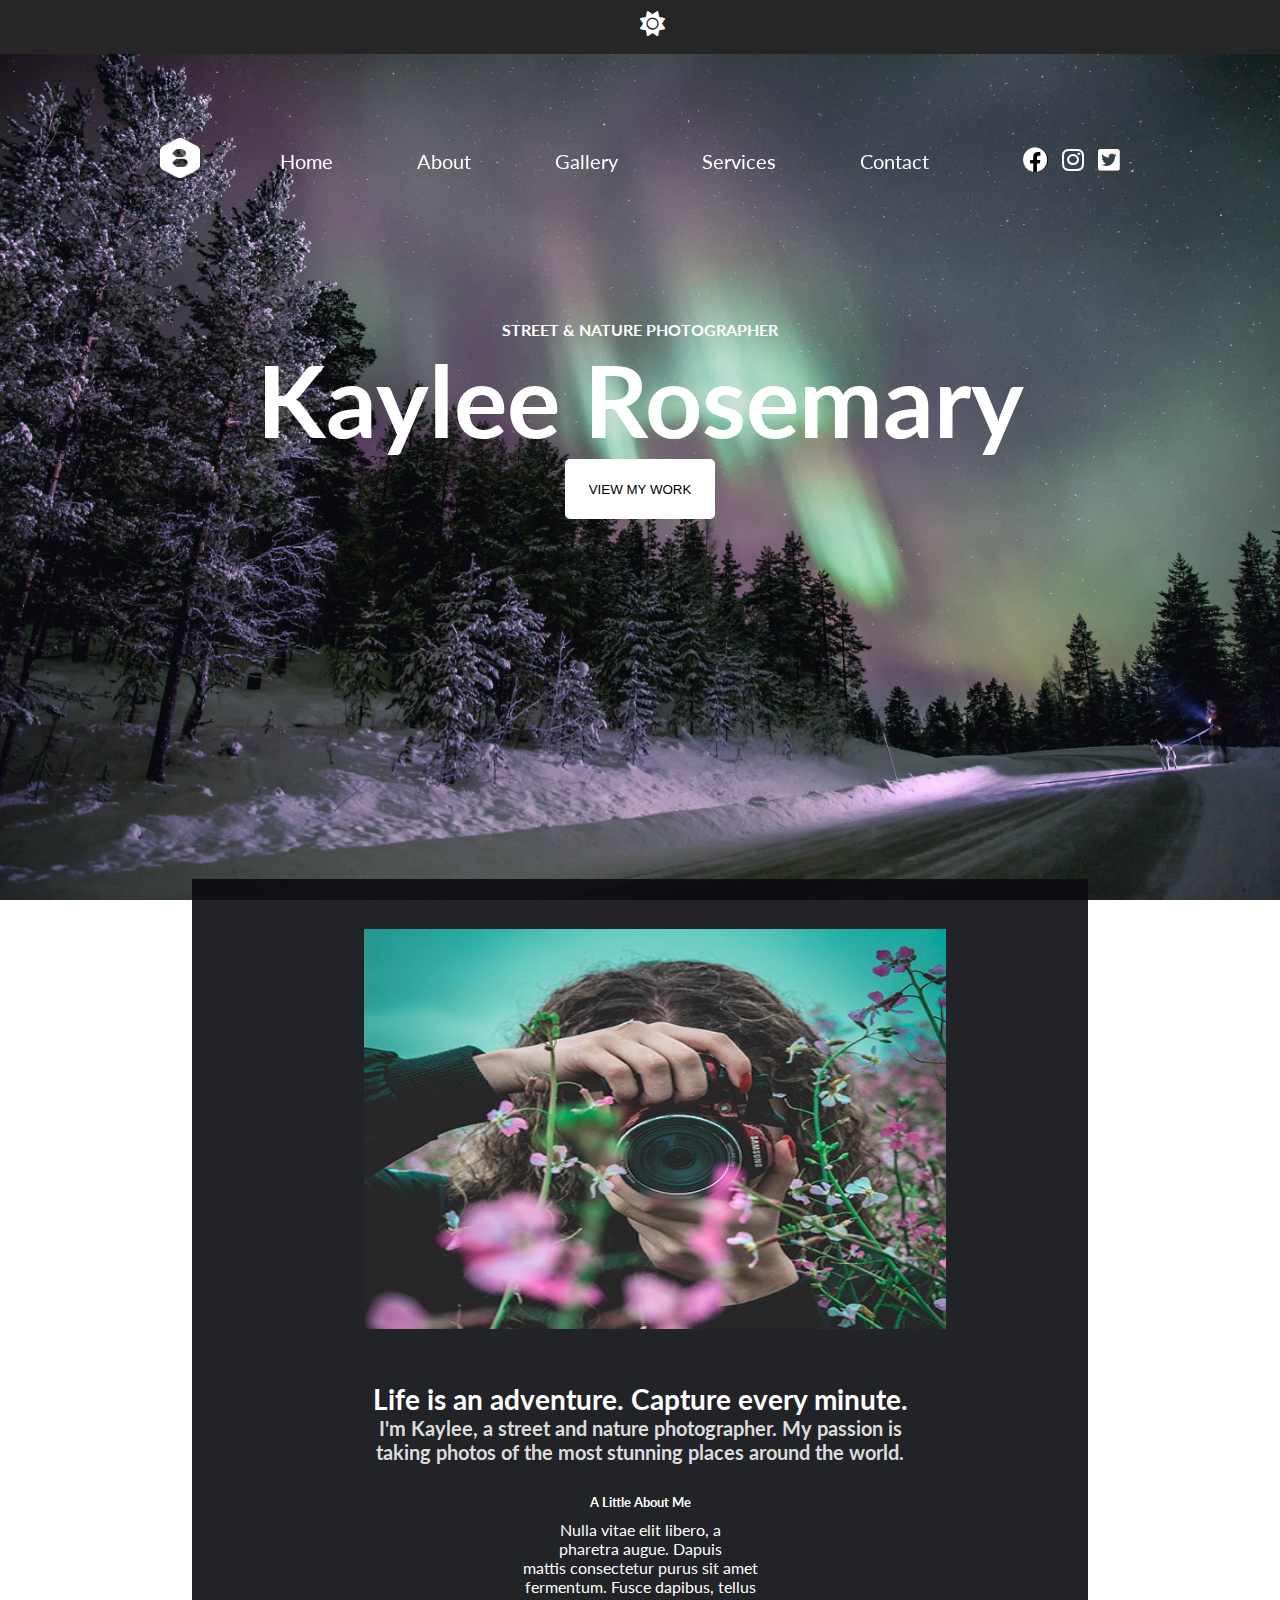
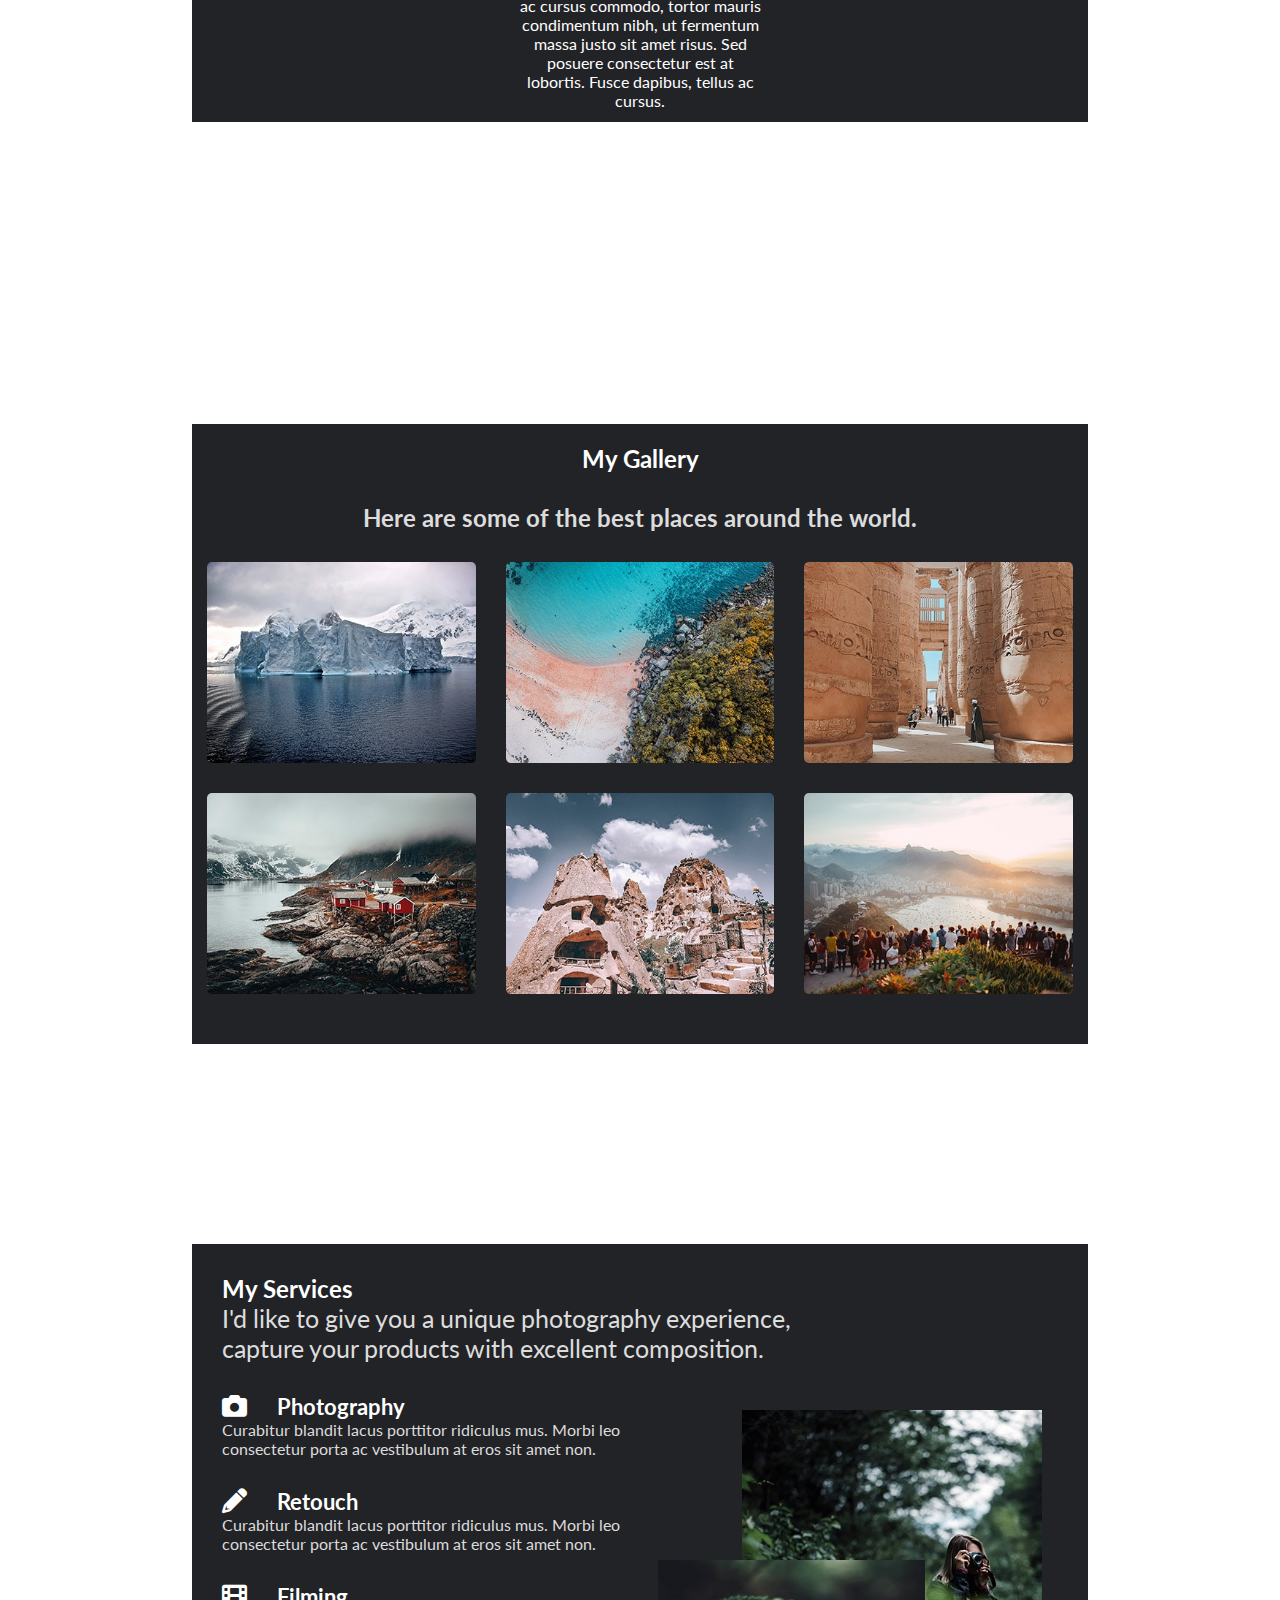
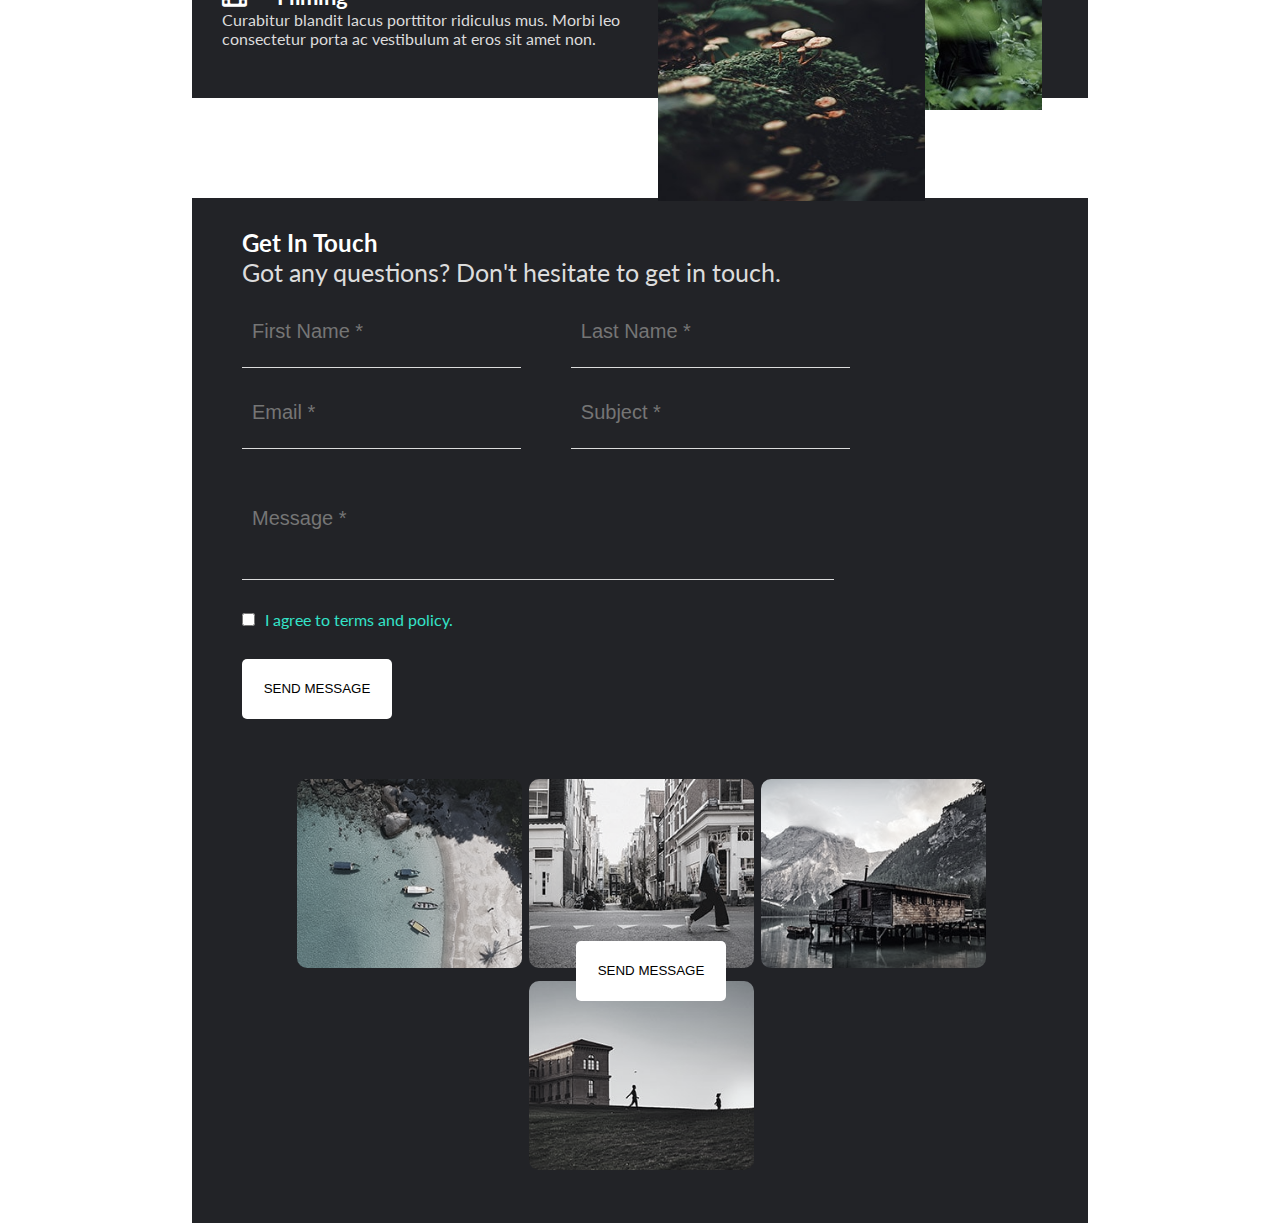
==== commit f166109a: "Fixing Gallery Bugs" ====
--- a/index.html
+++ b/index.html
@@ -17,12 +17,9 @@
   <header>
     <div class="parent">
       <div>
-        <img src="img/download.svg" alt="">
-        <i class="fa-solid fa-sun"></i>
-      </div>
-      <div>
-        <button>Buy now</button>
-      </div>
+        <a href="Lite Page/IndexLite.html"> <i class="fa-solid fa-sun"></i></a>
+      </div>
+    
     </div>  
     <div class="parent2">
       <div>
--- a/media.css
+++ b/media.css
@@ -30,11 +30,11 @@
 
 @media only screen and (max-width: 1490px){
     .contactInstagram img {
-        margin-left: 30px;
+        margin-left: 0px !important;
         margin-top: 10px;
     }
     .contactInstagram button {
-        left: 46% !important;
+        left: 45% !important;
     }
 }
 
@@ -83,9 +83,6 @@
 }
 
 @media only screen and (max-width: 1400px){
-    .parent button{
-        left: 91% !important;
-    }
     .parentTextHome{
         padding-top: 25% !important;
     }
@@ -124,6 +121,14 @@
         width: 83% !important;
         height: 219px !important;
     }
+    .contactInstagram button {
+        left: 44% !important;
+    }
+}
+@media only screen and (max-width: 1320px){
+    .contactInstagram img {
+        margin-left: 3px !important;
+    }
 }
 
 @media only screen and (max-width: 1200px){
@@ -158,8 +163,34 @@
     .contactParent .contacSmallParent .messageInput {
         width: 87% !important;
     }
-}
-
+    .galleryParent2 img {
+        width: 70% !important;
+    }
+    .galleryParent3 img {
+        width: 70% !important;
+    }
+    .galleryParent3 {
+        text-align: start;
+        -ms-flex-pack: distribute;
+        justify-content: space-around;
+        align-items: center !important;
+        display: flex;
+        flex-direction: column !important;
+    }
+    .galleryParent2 {
+        display: flex;
+        text-align: center;
+        -ms-flex-pack: distribute;
+        justify-content: space-around;
+        align-items: center !important;
+        flex-direction: column !important;
+    }
+}
+@media only screen and (max-width: 1007px){
+    .contactInstagram button {
+        left: 42% !important;
+    }
+}
 @media only screen and (max-width: 1070px){
     .servicesParent .serviceImg1 {
        display: none;
@@ -211,6 +242,11 @@
 @media only screen and (max-width: 900px){
     .contactParent p {
         font-size: 23px !important;
+    }
+}
+@media only screen and (max-width: 850px){
+    .contactInstagram button {
+        left: 40% !important;
     }
 }
 @media only screen and (max-width: 800px){
@@ -319,9 +355,6 @@
 }
 
 @media only screen and (max-width: 500px){
-    .parent button{
-        left: 75% !important;
-    }
     .parent img{
         left: 0% !important;
     }
@@ -337,7 +370,13 @@
    }
    .servicesParent .serviceSmallDiv2 {
     margin-left: 29% !important;
-}
+    }
+    .galleryParent2 img {
+        width: 85% !important;
+    }
+    .galleryParent3 img {
+        width: 85% !important;
+    }
 }
 @media only screen and (max-width: 550px){
     .parentAbout2 h2 {
@@ -352,7 +391,7 @@
 }
 @media only screen and (max-width:534px){
     .contactInstagram button {
-        left: 39% !important;
+        left: 35% !important;
     }
 }
 @media only screen and (max-width: 450px){
@@ -388,8 +427,9 @@
         width: 65% !important;
     }
     .contactInstagram button {
-        left: 37% !important;
-    }
+        left: 30% !important;
+    }
+    
  }
 
 @media only screen and (max-width: 400px){
@@ -414,6 +454,12 @@
 @media only screen and (max-width: 370px){
     .servicesParent .serviceSmallDiv2 {
         margin-left: 22% !important;
+    }
+    .galleryParent2 img {
+        width: 95% !important;
+    }
+    .galleryParent3 img {
+        width: 95% !important;
     }
 }
 
@@ -439,3 +485,39 @@
         left: 30% !important;
     }
 }
+@media only screen and (max-width:450px){
+    .contactParent h2 {
+        margin-left: 25px !important;
+    }
+    .contactParent p {
+        margin-left: 25px !important;
+    }
+}
+
+
+ @media only screen and (max-width:477px){
+    .contactInstagram img {
+         margin-left: 3px !important;
+    }
+    .contactInstagram button {
+        left: 33% !important;
+    }
+} 
+
+@media only screen and (max-width: 428px){
+    .contactInstagram button {
+        left: 32% !important;
+    }
+}
+
+@media only screen and (max-width:380px){
+    .contactInstagram button {
+        left: 28% !important;
+    }
+}
+
+@media only screen and (max-width:330px){
+    .contactInstagram button {
+        left: 26% !important;
+    }
+}